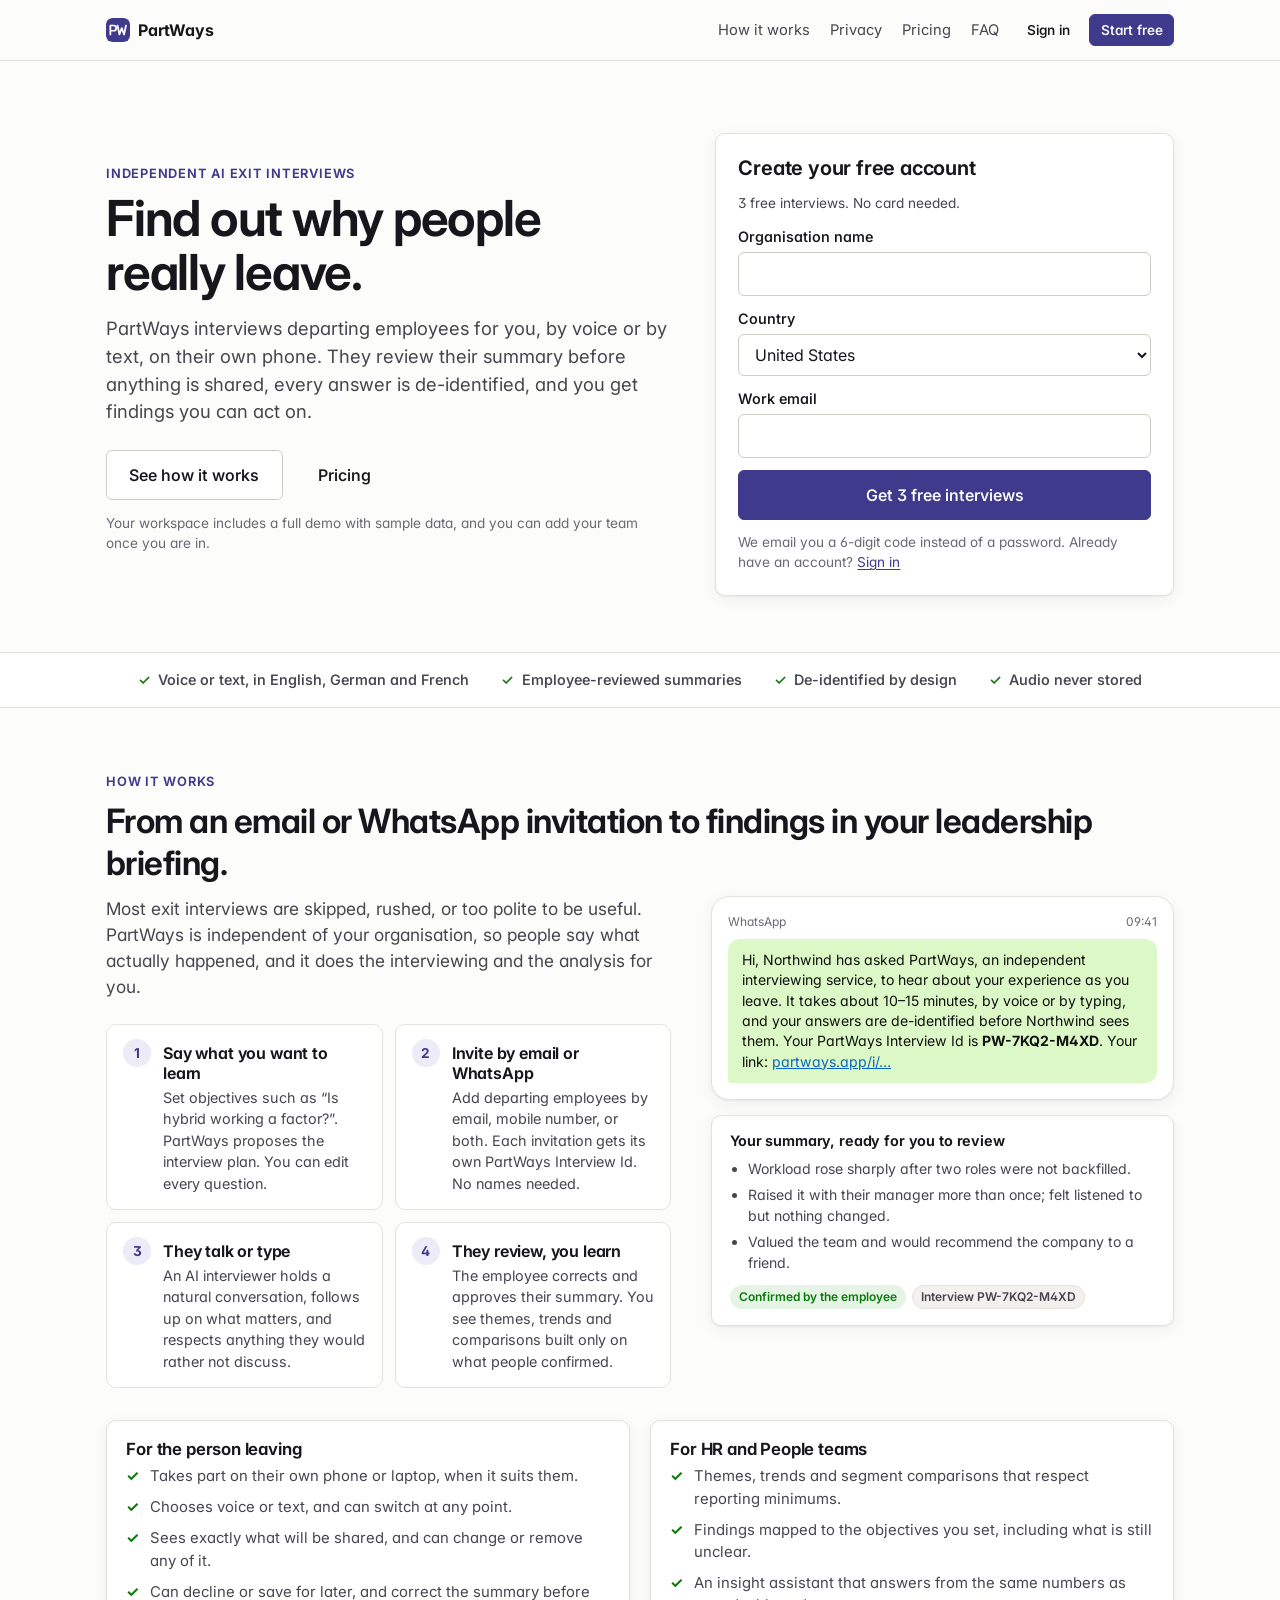
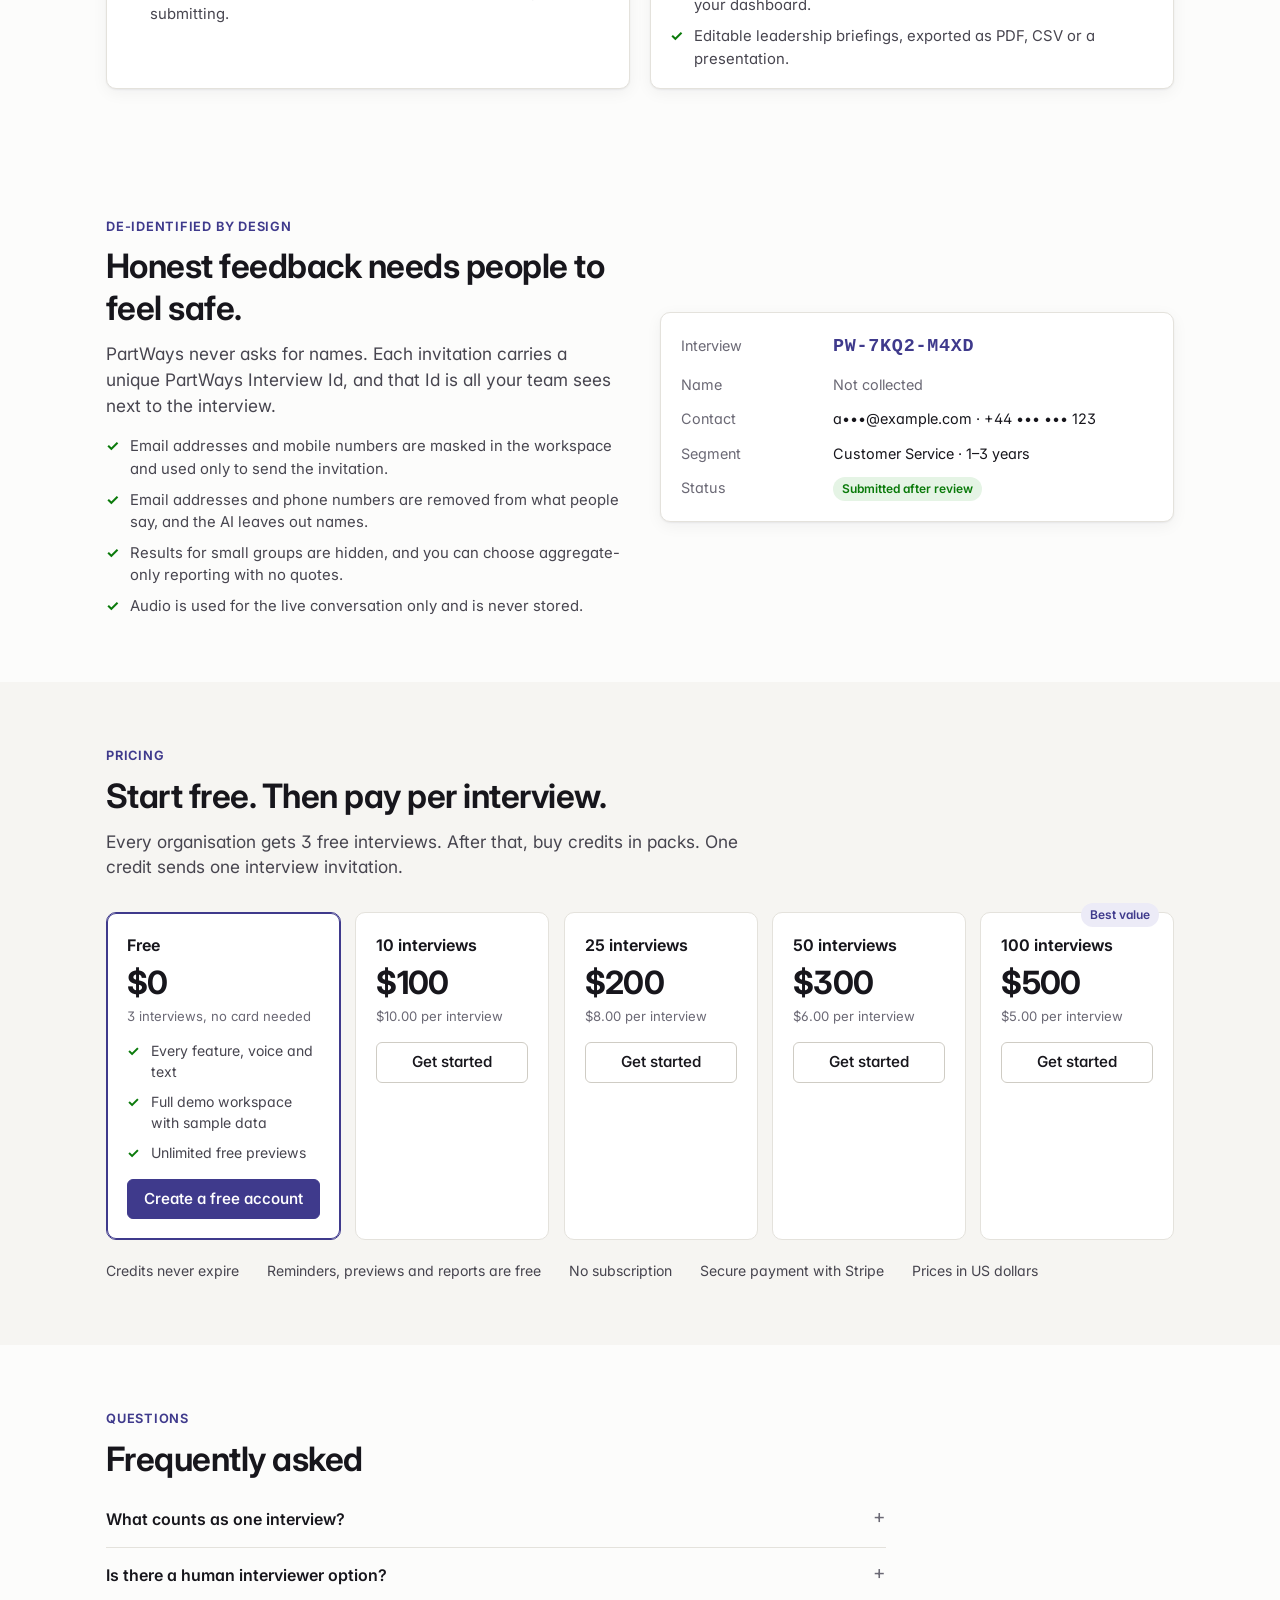
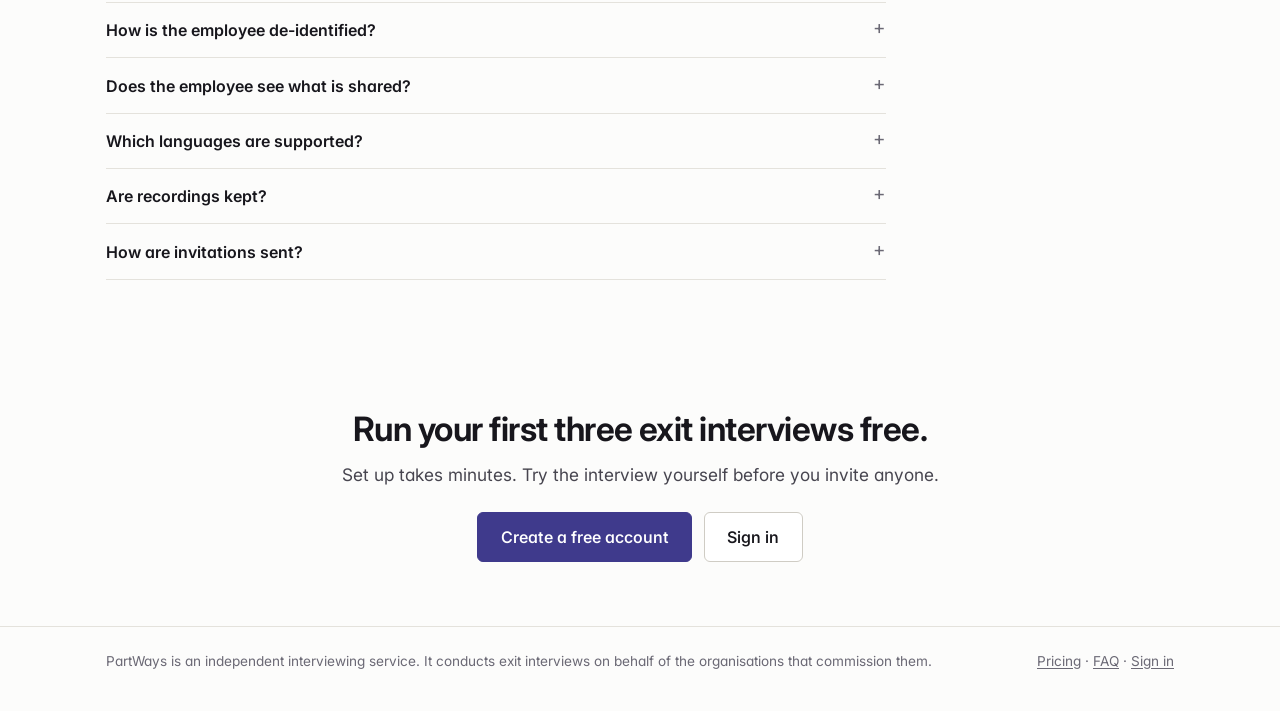
==== index.html @ b79d928b "Logo: PW mark instead of P The favicon and the mark beside the PartWays name are now one SVG with PW" ====
<!doctype html>
<html lang="en">
<head>
  <meta charset="utf-8">
  <meta name="viewport" content="width=device-width, initial-scale=1">
  <title>PartWays · Independent AI exit interviews</title>
  <meta name="description" content="Independent exit interviews by voice or text. Departing employees review their own summary, every answer is de-identified, and HR gets findings it can act on. Start with 3 free interviews.">
  <link rel="preconnect" href="https://fonts.googleapis.com">
  <link rel="stylesheet" href="https://fonts.googleapis.com/css2?family=Inter:wght@400;500;600;700&display=swap">
  <link rel="stylesheet" href="/css/base.css">
  <link rel="icon" href="/favicon.svg" type="image/svg+xml">
  <style>
    body { background: var(--surface); }
    .wrap { max-width: 1100px; margin: 0 auto; padding: 0 16px; }
    .site-head { position: sticky; top: 0; z-index: 5; background: color-mix(in srgb, var(--surface) 92%, transparent); backdrop-filter: blur(8px); border-bottom: 1px solid var(--line); }
    .site-head .wrap { display: flex; align-items: center; gap: 1rem; min-height: 60px; }
    .site-head nav { display: flex; gap: 1.25rem; margin-left: auto; font-size: .92rem; }
    .site-head nav a { color: var(--ink-2); text-decoration: none; }
    .site-head nav a:hover { color: var(--ink); }
    .head-cta { display: flex; gap: .5rem; }
    @media (max-width: 760px) { .site-head nav { display: none; } .head-cta { margin-left: auto; } }

    section { padding: 4rem 0; }
    .eyebrow { font-size: .8rem; font-weight: 650; letter-spacing: .06em; text-transform: uppercase; color: var(--accent); margin: 0 0 .6rem; }
    h2.big { font-size: clamp(1.5rem, 3.6vw, 2.1rem); letter-spacing: -.015em; margin: 0 0 .75rem; }
    .lede { font-size: 1.08rem; color: var(--ink-2); max-width: 680px; }

    .hero { display: grid; grid-template-columns: 1.1fr .9fr; gap: 3rem; align-items: center; padding: 4.5rem 0 3.5rem; }
    .hero h1 { font-size: clamp(2rem, 5.2vw, 3.1rem); line-height: 1.08; letter-spacing: -.025em; margin: 0 0 1rem; }
    .hero p.sub { font-size: 1.15rem; color: var(--ink-2); margin: 0 0 1.5rem; }
    .hero .fine { margin-top: .8rem; font-size: .85rem; color: var(--muted); }
    @media (max-width: 880px) { .hero { grid-template-columns: 1fr; gap: 2rem; padding-top: 3rem; } }

    .mock { display: grid; gap: .9rem; }
    .signup { padding: 1.4rem; box-shadow: var(--shadow); }
    .signup .field { margin: 0; }
    .how-intro { display: grid; grid-template-columns: 1.1fr .9fr; gap: 2.5rem; align-items: start; }
    @media (max-width: 880px) { .how-intro { grid-template-columns: 1fr; } }
    #signup { scroll-margin-top: 80px; }
    .phone { background: var(--panel); border: 1px solid var(--line); border-radius: 18px; padding: 1rem; box-shadow: var(--shadow); }
    .phone .from { font-size: .75rem; color: var(--muted); margin-bottom: .45rem; display: flex; justify-content: space-between; }
    .bubble { background: #dcf8c6; color: #111; border-radius: 12px 12px 12px 4px; padding: .7rem .85rem; font-size: .88rem; line-height: 1.45; }
    :root[data-theme="dark"] .bubble { background: #1f3b2d; color: #e8f5ec; }
    @media (prefers-color-scheme: dark) { :root:not([data-theme="light"]) .bubble { background: #1f3b2d; color: #e8f5ec; } }
    .bubble .link { color: #0a66c2; text-decoration: underline; }
    .summary { background: var(--panel); border: 1px solid var(--line); border-radius: var(--radius); padding: 1rem 1.1rem; box-shadow: var(--shadow); }
    .summary h4 { margin: 0 0 .5rem; font-size: .9rem; }
    .summary ul { margin: 0; padding-left: 1.1rem; font-size: .88rem; color: var(--ink-2); display: grid; gap: .3rem; }
    .summary .foot { display: flex; gap: .4rem; flex-wrap: wrap; margin-top: .75rem; }

    .strip { border-top: 1px solid var(--line); border-bottom: 1px solid var(--line); background: var(--panel); padding: 1rem 0; }
    .strip ul { list-style: none; margin: 0; padding: 0; display: flex; flex-wrap: wrap; gap: .6rem 2rem; justify-content: center; font-size: .9rem; color: var(--ink-2); font-weight: 550; }
    .strip li::before { content: "✓"; color: var(--good); margin-right: .45rem; }

    /* The four steps sit beside the WhatsApp example, so both columns fill the same height. */
    .steps4 { display: grid; grid-template-columns: 1fr 1fr; gap: .75rem; counter-reset: s; list-style: none; padding: 0; margin: 1.5rem 0 0; }
    @media (max-width: 560px) { .steps4 { grid-template-columns: 1fr; } }
    .steps4 li { display: grid; grid-template-columns: 28px 1fr; grid-template-rows: auto 1fr; column-gap: .75rem; align-items: start; background: var(--panel); border: 1px solid var(--line); border-radius: var(--radius); padding: .9rem 1rem; counter-increment: s; }
    .steps4 li::before { content: counter(s); grid-row: span 2; display: inline-grid; place-items: center; width: 28px; height: 28px; border-radius: 50%; background: var(--accent-soft); color: var(--accent); font-weight: 700; font-size: .85rem; }
    .steps4 h3 { font-size: 1rem; margin: .2rem 0 .25rem; }
    .steps4 p { margin: 0; font-size: .9rem; color: var(--ink-2); }

    .two { display: grid; grid-template-columns: 1fr 1fr; gap: 1.25rem; margin-top: 2rem; }
    @media (max-width: 760px) { .two { grid-template-columns: 1fr; } }
    .two .card h3 { margin-top: 0; }
    .ticks { list-style: none; padding: 0; margin: 0; display: grid; gap: .55rem; font-size: .93rem; color: var(--ink-2); }
    .ticks li { padding-left: 1.5rem; position: relative; }
    .ticks li::before { content: "✓"; position: absolute; left: 0; color: var(--good); font-weight: 700; }

    .privacy { display: grid; grid-template-columns: 1fr 1fr; gap: 2.5rem; align-items: center; }
    @media (max-width: 880px) { .privacy { grid-template-columns: 1fr; } }
    .idcard { background: var(--panel); border: 1px solid var(--line); border-radius: var(--radius); padding: 1.25rem; box-shadow: var(--shadow); display: grid; gap: .8rem; }
    .idrow { display: grid; grid-template-columns: 9rem 1fr; gap: .5rem; font-size: .9rem; align-items: baseline; }
    .idrow dt { color: var(--muted); }
    .idrow dd { margin: 0; }
    .pwid { font-family: ui-monospace, SFMono-Regular, Menlo, Consolas, monospace; font-weight: 700; font-size: 1.15rem; letter-spacing: .04em; color: var(--accent); }
    .struck { color: var(--muted); }

    .pricing { background: var(--bg); }
    .plans { display: grid; grid-template-columns: 1.15fr repeat(4, 1fr); gap: .9rem; margin-top: 2rem; }
    @media (max-width: 1000px) { .plans { grid-template-columns: repeat(2, 1fr); } .plans .free { grid-column: 1 / -1; } }
    @media (max-width: 480px) { .plans { grid-template-columns: 1fr; } }
    .plan { background: var(--panel); border: 1px solid var(--line); border-radius: var(--radius); padding: 1.25rem; display: grid; gap: .45rem; align-content: start; position: relative; }
    .plan.free { border-color: var(--accent); box-shadow: 0 0 0 1px var(--accent) inset; }
    .plan .name { font-weight: 650; }
    .plan .price { font-size: 2rem; font-weight: 700; letter-spacing: -.02em; line-height: 1.1; }
    .plan .per { font-size: .82rem; color: var(--muted); }
    .plan .btn { margin-top: .5rem; justify-content: center; }
    .plan .tag { position: absolute; top: -.65rem; right: .9rem; }
    .price-notes { margin-top: 1.25rem; display: flex; flex-wrap: wrap; gap: .5rem 1.75rem; font-size: .88rem; color: var(--ink-2); }

    .faq { max-width: 780px; }
    .faq details { border-bottom: 1px solid var(--line); padding: .95rem 0; }
    .faq summary { cursor: pointer; font-weight: 600; list-style: none; display: flex; justify-content: space-between; gap: 1rem; }
    .faq summary::after { content: "+"; color: var(--muted); font-weight: 400; font-size: 1.2rem; line-height: 1; }
    .faq details[open] summary::after { content: "–"; }
    .faq details p { margin: .6rem 0 0; color: var(--ink-2); font-size: .95rem; }

    .final { text-align: center; }
    .final .row { justify-content: center; }
    footer { border-top: 1px solid var(--line); padding: 1.5rem 0 2.5rem; font-size: .85rem; color: var(--muted); }
    footer .wrap { display: flex; flex-wrap: wrap; justify-content: space-between; gap: 1rem; }
    footer a { color: var(--muted); }
  </style>
</head>
<body>
  <a class="sr-only" href="#main">Skip to content</a>
  <header class="site-head">
    <div class="wrap">
      <a class="pw-mark" href="/"><span class="dot" aria-hidden="true">PW</span>PartWays</a>
      <nav aria-label="Site">
        <a href="#how">How it works</a>
        <a href="#privacy">Privacy</a>
        <a href="#pricing">Pricing</a>
        <a href="#faq">FAQ</a>
      </nav>
      <div class="head-cta">
        <a class="btn sm ghost" href="/hr/">Sign in</a>
        <a class="btn sm primary" href="#signup">Start free</a>
      </div>
    </div>
  </header>

  <main id="main">
    <div class="wrap">
      <section class="hero">
        <div>
          <p class="eyebrow">Independent AI exit interviews</p>
          <h1>Find out why people really leave.</h1>
          <p class="sub">PartWays interviews departing employees for you, by voice or by text, on their own phone. They review their summary before anything is shared, every answer is de-identified, and you get findings you can act on.</p>
          <div class="row">
            <a class="btn lg" href="#how">See how it works</a>
            <a class="btn lg ghost" href="#pricing">Pricing</a>
          </div>
          <p class="fine">Your workspace includes a full demo with sample data, and you can add your team once you are in.</p>
        </div>
        <div class="card signup" id="signup">
          <form id="su-form" class="stack" novalidate>
            <h2 style="margin:0">Create your free account</h2>
            <p class="small ink2" style="margin:0">3 free interviews. No card needed.</p>
            <div class="field"><label for="su-org">Organisation name</label><input id="su-org" type="text" autocomplete="organization" required maxlength="120"></div>
            <div class="field"><label for="su-country">Country</label><select id="su-country" required><option value="">Choose…</option></select></div>
            <div class="field"><label for="su-email">Work email</label><input id="su-email" type="email" autocomplete="email" required></div>
            <div id="su-err" class="notice bad" role="alert" hidden></div>
            <button class="btn primary lg" type="submit">Get 3 free interviews</button>
            <p class="small muted" style="margin:0">We email you a 6-digit code instead of a password. Already have an account? <a href="/hr/">Sign in</a></p>
          </form>
          <form id="su-code" class="stack" hidden novalidate>
            <h2 style="margin:0">Check your email</h2>
            <div class="field"><label for="su-otp">6-digit code</label><span class="hint" id="su-sent"></span><input id="su-otp" class="otp" type="text" inputmode="numeric" autocomplete="one-time-code" maxlength="6" required></div>
            <div id="su-err2" class="notice bad" role="alert" hidden></div>
            <div id="su-dev" class="notice demo" hidden></div>
            <div class="row"><button class="btn primary lg" type="submit">Create workspace</button><button class="btn ghost" type="button" id="su-back">Change details</button></div>
          </form>
        </div>
      </section>
    </div>

    <div class="strip">
      <div class="wrap">
        <ul>
          <li>Voice or text, in English, German and French</li>
          <li>Employee-reviewed summaries</li>
          <li>De-identified by design</li>
          <li>Audio never stored</li>
        </ul>
      </div>
    </div>

    <div class="wrap">
      <section id="how" aria-labelledby="how-h">
        <p class="eyebrow">How it works</p>
        <h2 class="big" id="how-h">From an email or WhatsApp invitation to findings in your leadership briefing.</h2>
        <div class="how-intro">
        <div>
        <p class="lede">Most exit interviews are skipped, rushed, or too polite to be useful. PartWays is independent of your organisation, so people say what actually happened, and it does the interviewing and the analysis for you.</p>
        <ol class="steps4">
          <li><h3>Say what you want to learn</h3><p>Set objectives such as “Is hybrid working a factor?”. PartWays proposes the interview plan. You can edit every question.</p></li>
          <li><h3>Invite by email or WhatsApp</h3><p>Add departing employees by email, mobile number, or both. Each invitation gets its own PartWays Interview Id. No names needed.</p></li>
          <li><h3>They talk or type</h3><p>An AI interviewer holds a natural conversation, follows up on what matters, and respects anything they would rather not discuss.</p></li>
          <li><h3>They review, you learn</h3><p>The employee corrects and approves their summary. You see themes, trends and comparisons built only on what people confirmed.</p></li>
        </ol>
        </div>
        <div class="mock how-mock" aria-hidden="true">
          <div class="phone">
            <div class="from"><span>WhatsApp</span><span>09:41</span></div>
            <div class="bubble">Hi, Northwind has asked PartWays, an independent interviewing service, to hear about your experience as you leave. It takes about 10–15 minutes, by voice or by typing, and your answers are de-identified before Northwind sees them. Your PartWays Interview Id is <strong>PW-7KQ2-M4XD</strong>. Your link: <span class="link">partways.app/i/…</span></div>
          </div>
          <div class="summary">
            <h4>Your summary, ready for you to review</h4>
            <ul>
              <li>Workload rose sharply after two roles were not backfilled.</li>
              <li>Raised it with their manager more than once; felt listened to but nothing changed.</li>
              <li>Valued the team and would recommend the company to a friend.</li>
            </ul>
            <div class="foot"><span class="badge good">Confirmed by the employee</span><span class="badge">Interview PW-7KQ2-M4XD</span></div>
          </div>
        </div>
        </div>

        <div class="two">
          <div class="card">
            <h3>For the person leaving</h3>
            <ul class="ticks">
              <li>Takes part on their own phone or laptop, when it suits them.</li>
              <li>Chooses voice or text, and can switch at any point.</li>
              <li>Sees exactly what will be shared, and can change or remove any of it.</li>
              <li>Can decline or save for later, and correct the summary before submitting.</li>
            </ul>
          </div>
          <div class="card">
            <h3>For HR and People teams</h3>
            <ul class="ticks">
              <li>Themes, trends and segment comparisons that respect reporting minimums.</li>
              <li>Findings mapped to the objectives you set, including what is still unclear.</li>
              <li>An insight assistant that answers from the same numbers as your dashboard.</li>
              <li>Editable leadership briefings, exported as PDF, CSV or a presentation.</li>
            </ul>
          </div>
        </div>
      </section>

      <section id="privacy" aria-labelledby="privacy-h">
        <div class="privacy">
          <div>
            <p class="eyebrow">De-identified by design</p>
            <h2 class="big" id="privacy-h">Honest feedback needs people to feel safe.</h2>
            <p class="lede">PartWays never asks for names. Each invitation carries a unique PartWays Interview Id, and that Id is all your team sees next to the interview.</p>
            <ul class="ticks" style="margin-top:1rem">
              <li>Email addresses and mobile numbers are masked in the workspace and used only to send the invitation.</li>
              <li>Email addresses and phone numbers are removed from what people say, and the AI leaves out names.</li>
              <li>Results for small groups are hidden, and you can choose aggregate-only reporting with no quotes.</li>
              <li>Audio is used for the live conversation only and is never stored.</li>
            </ul>
          </div>
          <dl class="idcard" aria-label="What the HR workspace shows">
            <div class="idrow"><dt>Interview</dt><dd class="pwid">PW-7KQ2-M4XD</dd></div>
            <div class="idrow"><dt>Name</dt><dd class="struck">Not collected</dd></div>
            <div class="idrow"><dt>Contact</dt><dd>a•••@example.com · +44 ••• ••• 123</dd></div>
            <div class="idrow"><dt>Segment</dt><dd>Customer Service · 1–3 years</dd></div>
            <div class="idrow"><dt>Status</dt><dd><span class="badge good">Submitted after review</span></dd></div>
          </dl>
        </div>
      </section>
    </div>

    <section id="pricing" class="pricing" aria-labelledby="pricing-h">
      <div class="wrap">
        <p class="eyebrow">Pricing</p>
        <h2 class="big" id="pricing-h">Start free. Then pay per interview.</h2>
        <p class="lede">Every organisation gets 3 free interviews. After that, buy credits in packs. One credit sends one interview invitation.</p>
        <div class="plans">
          <div class="plan free">
            <span class="name">Free</span>
            <span class="price">$0</span>
            <span class="per">3 interviews, no card needed</span>
            <ul class="ticks" style="font-size:.88rem;margin-top:.4rem">
              <li>Every feature, voice and text</li>
              <li>Full demo workspace with sample data</li>
              <li>Unlimited free previews</li>
            </ul>
            <a class="btn primary" href="#signup">Create a free account</a>
          </div>
          <div class="plan">
            <span class="name">10 interviews</span>
            <span class="price">$100</span>
            <span class="per">$10.00 per interview</span>
            <a class="btn" href="#signup">Get started</a>
          </div>
          <div class="plan">
            <span class="name">25 interviews</span>
            <span class="price">$200</span>
            <span class="per">$8.00 per interview</span>
            <a class="btn" href="#signup">Get started</a>
          </div>
          <div class="plan">
            <span class="name">50 interviews</span>
            <span class="price">$300</span>
            <span class="per">$6.00 per interview</span>
            <a class="btn" href="#signup">Get started</a>
          </div>
          <div class="plan">
            <span class="tag badge accent">Best value</span>
            <span class="name">100 interviews</span>
            <span class="price">$500</span>
            <span class="per">$5.00 per interview</span>
            <a class="btn" href="#signup">Get started</a>
          </div>
        </div>
        <div class="price-notes">
          <span>Credits never expire</span>
          <span>Reminders, previews and reports are free</span>
          <span>No subscription</span>
          <span>Secure payment with Stripe</span>
          <span>Prices in US dollars</span>
        </div>
      </div>
    </section>

    <div class="wrap">
      <section id="faq" class="faq" aria-labelledby="faq-h">
        <p class="eyebrow">Questions</p>
        <h2 class="big" id="faq-h">Frequently asked</h2>
        <details><summary>What counts as one interview?</summary><p>One credit is used when you send an invitation. If the person declines or never responds, the credit is still used, because the invitation was sent. Reminders to the same person are free, and so are previews you take yourself.</p></details>
        <details><summary>Is there a human interviewer option?</summary><p>No. PartWays is an AI interviewer, by voice or by text. That keeps it independent and available whenever the person is, in their own language.</p></details>
        <details><summary>How is the employee de-identified?</summary><p>You add people by email address, mobile number, or both; we do not ask for names. Each invitation has a unique PartWays Interview Id, and the workspace shows that Id with masked contact details. Email addresses and phone numbers are removed from what people say, and the AI is instructed to leave out names.</p></details>
        <details><summary>Does the employee see what is shared?</summary><p>Yes. After the conversation they see a summary, can correct, remove or add to any point, confirm their reasons for leaving, and choose whether to submit. Nothing is shared until they do.</p></details>
        <details><summary>Which languages are supported?</summary><p>Interviews run in English, German and French. Findings are reported in English with the original wording available where your reporting rules allow quotes.</p></details>
        <details><summary>Are recordings kept?</summary><p>No. Audio is processed live to run the conversation and is not stored. The written transcript and the approved summary are kept.</p></details>
        <details><summary>How are invitations sent?</summary><p>By email, by WhatsApp, or both: each invitation and reminder goes to every channel you provide for that person, for one credit. You can preview every message before it goes, and edit the wording per programme.</p></details>
      </section>

      <section class="final" aria-labelledby="final-h">
        <h2 class="big" id="final-h">Run your first three exit interviews free.</h2>
        <p class="lede" style="margin:0 auto 1.5rem">Set up takes minutes. Try the interview yourself before you invite anyone.</p>
        <div class="row"><a class="btn primary lg" href="#signup">Create a free account</a><a class="btn lg" href="/hr/">Sign in</a></div>
      </section>
    </div>
  </main>

  <footer>
    <div class="wrap">
      <span>PartWays is an independent interviewing service. It conducts exit interviews on behalf of the organisations that commission them.</span>
      <span><a href="#pricing">Pricing</a> · <a href="#faq">FAQ</a> · <a href="/hr/">Sign in</a></span>
    </div>
  </footer>
  <script type="module">
    import { countryOptions, guessCountry, locateCountry } from '/js/countries.js';
    // Silence an interviewer still talking from an interview page left in this tab.
    try { speechSynthesis.cancel(); } catch { /* unsupported */ }
    const $ = (id) => document.getElementById(id);
    const sel = $('su-country');
    const guess = guessCountry();
    for (const [code, name] of countryOptions()) sel.add(new Option(name, code, false, code === guess));
    // Where the visitor is beats the browser's language; a choice they made beats both.
    let countryTouched = false;
    sel.addEventListener('change', () => { countryTouched = true; });
    locateCountry().then((c) => { if (c && !countryTouched) sel.value = c; });
    const post = async (path, body) => {
      const res = await fetch(path, { method: 'POST', headers: { 'content-type': 'application/json' }, body: JSON.stringify(body) });
      const data = await res.json().catch(() => ({}));
      if (!res.ok) throw Object.assign(new Error(data.error || 'Something went wrong. Please try again.'), { status: res.status });
      return data;
    };
    const showErr = (el, msg, link) => { el.hidden = !msg; el.replaceChildren(msg || ''); if (link) el.append(' ', link); };
    let details = null, session = null;
    $('su-form').addEventListener('submit', async (e) => {
      e.preventDefault();
      const d = { orgName: $('su-org').value.trim(), country: sel.value, email: $('su-email').value.trim() };
      if (!d.orgName) return showErr($('su-err'), 'Enter your organisation name.');
      if (!d.country) return showErr($('su-err'), 'Choose your country.');
      if (!/^[^@\s]+@[^@\s]+\.[^@\s]+$/.test(d.email)) return showErr($('su-err'), 'Enter a valid work email address.');
      const btn = e.submitter; btn.disabled = true;
      try {
        const r = await post('/api/auth/signup', d);
        details = d; session = r.session;
        showErr($('su-err'), '');
        $('su-sent').textContent = `Sent to ${d.email}. It expires in 10 minutes.`;
        $('su-dev').hidden = !r.devCode; $('su-dev').textContent = r.devCode ? `Local development: your code is ${r.devCode}` : '';
        $('su-form').hidden = true; $('su-code').hidden = false; $('su-otp').focus();
      } catch (err) {
        const a = Object.assign(document.createElement('a'), { href: '/hr/', textContent: 'Sign in' });
        showErr($('su-err'), err.message, err.status === 409 ? a : null);
      } finally { btn.disabled = false; }
    });
    $('su-back').addEventListener('click', () => { $('su-code').hidden = true; $('su-form').hidden = false; });
    $('su-code').addEventListener('submit', async (e) => {
      e.preventDefault();
      const code = $('su-otp').value.replace(/\D/g, '');
      if (code.length !== 6) return showErr($('su-err2'), 'Enter the 6-digit code from the email.');
      const btn = e.submitter; btn.disabled = true;
      try {
        const r = await post('/api/auth/verify', { email: details.email, code, session });
        if (r.retry) { session = r.session; showErr($('su-err2'), r.error); return; }
        localStorage.setItem('pw.hr.token', JSON.stringify(r.token));
        localStorage.setItem('pw.hr.email', JSON.stringify(r.email));
        localStorage.setItem('pw.hr.ws', JSON.stringify('own'));
        location.href = '/hr/#/';
      } catch (err) { showErr($('su-err2'), err.message); } finally { btn.disabled = false; }
    });
  </script>
</body>
</html>
---- css/base.css ----
/* PartWays design tokens and components. Plain CSS, light and dark. */
:root {
  color-scheme: light;
  --bg: #f6f5f2;
  --surface: #fcfcfb;
  --panel: #ffffff;
  --panel-2: #f2f1ee;
  --line: #e4e2dc;
  --line-strong: #cfccc4;
  --ink: #17161c;
  --ink-2: #47454f;
  --muted: #6b6975;
  --accent: #3f3a8c;
  --accent-ink: #ffffff;
  --accent-soft: #ecebf7;
  --brand: #0f766e;
  --focus: #2a78d6;
  --good: #0a7a0a;
  --good-soft: #e5f4e5;
  --warn: #8a5a00;
  --warn-soft: #fdf3dc;
  --bad: #b42323;
  --bad-soft: #fbe9e9;
  --info-soft: #e8f0fb;
  --demo: #9a3412;
  --demo-soft: #fff1e6;
  --series-1: #2a78d6;
  --series-2: #eb6834;
  --series-pos: #2a78d6;
  --series-neg: #e34948;
  --series-mixed: #6250d6;
  --series-neutral: #b5b3ad;
  --track: #ecebe7;
  --shadow: 0 1px 2px rgba(20, 18, 30, .06), 0 4px 16px rgba(20, 18, 30, .05);
  --radius: 10px;
  --radius-sm: 6px;
  --font: "Inter", system-ui, -apple-system, "Segoe UI", Roboto, sans-serif;
  --text-scale: 1;
}
@media (prefers-color-scheme: dark) {
  :root:not([data-theme="light"]) {
    color-scheme: dark;
    --bg: #121215; --surface: #1a1a19; --panel: #1f1f23; --panel-2: #26262b; --line: #34343a; --line-strong: #46464e;
    --ink: #f0efec; --ink-2: #d2d0cb; --muted: #a3a19b; --accent: #9d97f0; --accent-ink: #121215; --accent-soft: #2a2850;
    --focus: #6da7ec; --good: #5fc95f; --good-soft: #1c2e1c; --warn: #f0c060; --warn-soft: #33290f; --bad: #f08080; --bad-soft: #3a1d1d;
    --info-soft: #1c2738; --demo: #f6a26b; --demo-soft: #36231a;
    --series-1: #3987e5; --series-2: #d95926; --series-pos: #3987e5; --series-neg: #e66767; --series-mixed: #9085e9; --series-neutral: #5f5e59; --track: #2c2c31;
    --shadow: 0 1px 2px rgba(0, 0, 0, .4);
  }
}
:root[data-theme="dark"] {
  color-scheme: dark;
  --bg: #121215; --surface: #1a1a19; --panel: #1f1f23; --panel-2: #26262b; --line: #34343a; --line-strong: #46464e;
  --ink: #f0efec; --ink-2: #d2d0cb; --muted: #a3a19b; --accent: #9d97f0; --accent-ink: #121215; --accent-soft: #2a2850;
  --focus: #6da7ec; --good: #5fc95f; --good-soft: #1c2e1c; --warn: #f0c060; --warn-soft: #33290f; --bad: #f08080; --bad-soft: #3a1d1d;
  --info-soft: #1c2738; --demo: #f6a26b; --demo-soft: #36231a;
  --series-1: #3987e5; --series-2: #d95926; --series-pos: #3987e5; --series-neg: #e66767; --series-mixed: #9085e9; --series-neutral: #5f5e59; --track: #2c2c31;
  --shadow: 0 1px 2px rgba(0, 0, 0, .4);
}

*, *::before, *::after { box-sizing: border-box; }
html { font-size: calc(16px * var(--text-scale)); -webkit-text-size-adjust: 100%; }
body { margin: 0; font-family: var(--font); color: var(--ink); background: var(--bg); line-height: 1.5; font-feature-settings: "cv11", "ss01"; }
h1, h2, h3, h4 { line-height: 1.25; margin: 0 0 .5rem; font-weight: 650; letter-spacing: -.01em; }
h1 { font-size: 1.6rem; } h2 { font-size: 1.25rem; } h3 { font-size: 1.05rem; } h4 { font-size: .95rem; }
p { margin: 0 0 .75rem; }
a { color: var(--accent); text-underline-offset: 2px; }
small, .small { font-size: .85rem; }
.muted { color: var(--muted); }
.ink2 { color: var(--ink-2); }
.num { font-variant-numeric: tabular-nums; }
:focus-visible { outline: 3px solid var(--focus); outline-offset: 2px; border-radius: 4px; }
.sr-only { position: absolute; width: 1px; height: 1px; padding: 0; margin: -1px; overflow: hidden; clip: rect(0 0 0 0); white-space: nowrap; border: 0; }
.skip { position: absolute; left: -999px; top: 8px; background: var(--panel); padding: 8px 12px; z-index: 100; }
.skip:focus { left: 8px; }
@media (prefers-reduced-motion: reduce) { *, *::before, *::after { animation-duration: .01ms !important; transition-duration: .01ms !important; } }

/* Buttons */
.btn { display: inline-flex; align-items: center; justify-content: center; gap: .45rem; min-height: 40px; padding: .5rem 1rem; border-radius: var(--radius-sm);
  border: 1px solid var(--line-strong); background: var(--panel); color: var(--ink); font: inherit; font-weight: 550; font-size: .95rem; cursor: pointer; text-decoration: none; white-space: nowrap; }
.btn:hover { background: var(--panel-2); }
.btn.primary { background: var(--accent); border-color: var(--accent); color: var(--accent-ink); }
.btn.primary:hover { filter: brightness(1.08); }
.btn.danger { color: var(--bad); border-color: color-mix(in srgb, var(--bad) 40%, var(--line)); }
.btn.ghost { border-color: transparent; background: transparent; }
.btn.ghost:hover { background: var(--panel-2); }
.btn.sm { min-height: 32px; padding: .25rem .65rem; font-size: .85rem; }
.btn.lg { min-height: 48px; padding: .75rem 1.4rem; font-size: 1rem; }
.btn[disabled], .btn[aria-disabled="true"] { opacity: .55; cursor: not-allowed; }
.ico { width: 1.2em; height: 1.2em; flex: none; vertical-align: -0.2em; }
.btn .ico { width: 1.1em; height: 1.1em; }
.linkbtn { background: none; border: 0; padding: 0; color: var(--accent); font: inherit; cursor: pointer; text-decoration: underline; text-underline-offset: 2px; }

/* Forms */
label { font-weight: 550; font-size: .9rem; }
.field { display: grid; gap: .3rem; margin-bottom: .9rem; }
.field .hint { font-size: .82rem; color: var(--muted); font-weight: 400; }
input[type=text], input[type=email], input[type=tel], input[type=date], input[type=number], input[type=search], select, textarea {
  font: inherit; color: var(--ink); background: var(--panel); border: 1px solid var(--line-strong); border-radius: var(--radius-sm); padding: .55rem .7rem; width: 100%; min-height: 40px; }
textarea { min-height: 90px; resize: vertical; line-height: 1.45; }
input:focus, select:focus, textarea:focus { outline: 2px solid var(--focus); outline-offset: 0; border-color: var(--focus); }
.check { display: flex; gap: .55rem; align-items: flex-start; font-weight: 450; }
.check input { margin-top: .25rem; width: 1.05rem; height: 1.05rem; accent-color: var(--accent); }
.otp { letter-spacing: .5em; font-size: 1.4rem; text-align: center; font-variant-numeric: tabular-nums; max-width: 14rem; }

/* Layout */
.row { display: flex; gap: .75rem; align-items: center; flex-wrap: wrap; }
.row.between { justify-content: space-between; }
.row.end { justify-content: flex-end; }
.stack { display: grid; gap: .75rem; }
.grid { display: grid; gap: 1rem; }
.g2 { grid-template-columns: repeat(2, minmax(0, 1fr)); }
.g3 { grid-template-columns: repeat(3, minmax(0, 1fr)); }
.g4 { grid-template-columns: repeat(4, minmax(0, 1fr)); }
@media (max-width: 900px) { .g3, .g4 { grid-template-columns: repeat(2, minmax(0, 1fr)); } }
@media (max-width: 640px) { .g2, .g3, .g4 { grid-template-columns: 1fr; } }
.spacer { flex: 1; }

/* Surfaces */
.card { background: var(--panel); border: 1px solid var(--line); border-radius: var(--radius); padding: 1.1rem 1.2rem; box-shadow: var(--shadow); min-width: 0; }
.card h3 { margin-bottom: .35rem; }
.card.flat { box-shadow: none; }
.card.soft { background: var(--panel-2); box-shadow: none; }
.divider { border: 0; border-top: 1px solid var(--line); margin: 1rem 0; }

/* Badges and notices */
.badge { display: inline-flex; align-items: center; gap: .3rem; font-size: .75rem; font-weight: 600; padding: .12rem .5rem; border-radius: 999px; background: var(--panel-2); color: var(--ink-2); border: 1px solid var(--line); white-space: nowrap; }
.badge.good { background: var(--good-soft); color: var(--good); border-color: transparent; }
.badge.warn { background: var(--warn-soft); color: var(--warn); border-color: transparent; }
.badge.bad { background: var(--bad-soft); color: var(--bad); border-color: transparent; }
.badge.accent { background: var(--accent-soft); color: var(--accent); border-color: transparent; }
.badge.demo { background: var(--demo-soft); color: var(--demo); border-color: transparent; }
.badge.info { background: var(--info-soft); color: var(--ink-2); border-color: transparent; }
.notice { border-radius: var(--radius-sm); padding: .7rem .9rem; background: var(--info-soft); color: var(--ink); font-size: .92rem; display: flex; gap: .6rem; align-items: flex-start; }
.notice.warn { background: var(--warn-soft); }
.notice.bad { background: var(--bad-soft); }
.notice.good { background: var(--good-soft); }
.notice.demo { background: var(--demo-soft); }
.notice .ico { flex: none; margin-top: .15rem; }

/* Tables */
.table-wrap { overflow-x: auto; border: 1px solid var(--line); border-radius: var(--radius-sm); }
table { border-collapse: collapse; width: 100%; font-size: .9rem; }
th, td { text-align: left; padding: .55rem .7rem; border-bottom: 1px solid var(--line); vertical-align: top; }
th { font-weight: 600; color: var(--ink-2); background: var(--panel-2); font-size: .82rem; }
tr:last-child td { border-bottom: 0; }
td.num, th.num { text-align: right; font-variant-numeric: tabular-nums; }
tr.clickable { cursor: pointer; }
tr.clickable:hover td { background: var(--panel-2); }

/* Tabs */
.tabs { display: flex; gap: .25rem; border-bottom: 1px solid var(--line); margin-bottom: 1rem; overflow-x: auto; }
.tabs button, .tabs a { background: none; border: 0; border-bottom: 2px solid transparent; padding: .6rem .8rem; font: inherit; font-weight: 550; color: var(--muted); cursor: pointer; text-decoration: none; white-space: nowrap; }
.tabs [aria-selected="true"] { color: var(--ink); border-bottom-color: var(--accent); }

/* Modal */
dialog { border: 0; border-radius: var(--radius); padding: 0; max-width: min(640px, calc(100vw - 32px)); width: 100%; background: var(--panel); color: var(--ink); box-shadow: 0 20px 60px rgba(0,0,0,.25); }
dialog::backdrop { background: rgba(20, 18, 30, .45); }
dialog .dlg-head { padding: 1rem 1.2rem .4rem; }
dialog .dlg-body { padding: .4rem 1.2rem 1rem; max-height: 70vh; overflow: auto; }
dialog .dlg-foot { padding: .8rem 1.2rem; border-top: 1px solid var(--line); display: flex; gap: .5rem; justify-content: flex-end; flex-wrap: wrap; }
dialog.wide { max-width: min(900px, calc(100vw - 32px)); }

/* Toast */
#toasts { position: fixed; bottom: 16px; left: 50%; transform: translateX(-50%); display: grid; gap: 8px; z-index: 1000; width: min(520px, calc(100vw - 32px)); }
.toast { background: var(--ink); color: var(--bg); padding: .7rem 1rem; border-radius: var(--radius-sm); box-shadow: var(--shadow); font-size: .92rem; display: flex; gap: .6rem; align-items: center; }
.toast.bad { background: var(--bad); color: #fff; }

/* Loading */
.spinner { width: 18px; height: 18px; border: 2px solid var(--line-strong); border-top-color: var(--accent); border-radius: 50%; animation: spin .8s linear infinite; display: inline-block; vertical-align: middle; }
@keyframes spin { to { transform: rotate(360deg); } }
.skeleton { background: linear-gradient(90deg, var(--panel-2), var(--line), var(--panel-2)); background-size: 200% 100%; animation: shimmer 1.4s infinite; border-radius: 6px; min-height: 1rem; }
@keyframes shimmer { to { background-position: -200% 0; } }
.empty { text-align: center; padding: 2rem 1rem; color: var(--muted); }
.empty h3 { color: var(--ink); }

/* Charts (HTML bars) */
.chart { display: grid; gap: .5rem; }
.bar-row { display: grid; grid-template-columns: minmax(120px, 34%) 1fr auto; gap: .6rem; align-items: center; font-size: .88rem; position: relative; }
.bar-row .lbl { color: var(--ink); overflow-wrap: anywhere; }
.bar-row .val { color: var(--ink-2); font-variant-numeric: tabular-nums; min-width: 6.5rem; text-align: right; font-size: .84rem; }
.bar-track { height: 14px; background: var(--track); border-radius: 0 4px 4px 0; position: relative; }
.bar { height: 100%; background: var(--series-1); border-radius: 0 4px 4px 0; min-width: 2px; }
.bar.s2 { background: var(--series-2); }
.bar-pair { display: grid; gap: 2px; }
.bar-pair .bar-track { height: 10px; }
.stackbar { display: flex; height: 14px; gap: 2px; border-radius: 0 4px 4px 0; overflow: hidden; background: var(--track); }
.stackbar > span { display: block; height: 100%; }
.legend { display: flex; gap: 1rem; flex-wrap: wrap; font-size: .82rem; color: var(--ink-2); }
.legend .key { display: inline-block; width: 12px; height: 12px; border-radius: 3px; margin-right: .35rem; vertical-align: -1px; }
.tip { position: fixed; pointer-events: none; background: var(--ink); color: var(--bg); padding: .4rem .6rem; border-radius: 6px; font-size: .8rem; z-index: 2000; max-width: 280px; box-shadow: var(--shadow); }
.unavailable { border: 1px dashed var(--line-strong); border-radius: var(--radius-sm); padding: .9rem; color: var(--ink-2); font-size: .9rem; background: var(--panel-2); }

/* Brand header pieces */
.pw-mark { display: inline-flex; align-items: center; gap: .5rem; font-weight: 700; letter-spacing: -.01em; color: var(--ink); text-decoration: none; }
/* The PartWays "PW" mark: the same SVG as the favicon, so they never differ. */
.pw-mark .dot { width: 24px; height: 24px; flex: 0 0 24px; border-radius: 6px; background: url(/favicon.svg) center / contain no-repeat; color: transparent; font-size: 0; overflow: hidden; }
.org-chip { display: inline-flex; align-items: center; gap: .45rem; font-size: .85rem; color: var(--ink-2); }
.org-chip .sw { width: 10px; height: 10px; border-radius: 3px; background: var(--brand); }

.quote { border-left: 3px solid var(--line-strong); padding: .1rem 0 .1rem .8rem; margin: .4rem 0; }
.quote .kind { font-size: .75rem; color: var(--muted); font-weight: 600; text-transform: uppercase; letter-spacing: .04em; }
.kbd { font-family: ui-monospace, monospace; font-size: .8rem; background: var(--panel-2); border: 1px solid var(--line); border-radius: 4px; padding: 0 .3rem; }

/* Segmented controls and chips */
.seg { display: inline-flex; border: 1px solid var(--line-strong); border-radius: var(--radius-sm); overflow: hidden; flex-wrap: wrap; }
.seg button { border: 0; background: var(--panel); padding: .55rem .9rem; font: inherit; cursor: pointer; color: var(--ink); min-height: 40px; }
.seg button + button { border-left: 1px solid var(--line-strong); }
.seg button[aria-pressed="true"] { background: var(--accent); color: var(--accent-ink); }
.chips { display: flex; flex-wrap: wrap; gap: .45rem; }
.chip { border: 1px solid var(--line-strong); background: var(--panel); border-radius: 999px; padding: .35rem .8rem; font: inherit; font-size: .88rem; cursor: pointer; color: var(--ink); }
.chip[aria-pressed="true"] { background: var(--accent-soft); border-color: var(--accent); color: var(--accent); }

[tabindex="-1"]:focus { outline: none; }
.mono { font-family: ui-monospace, SFMono-Regular, Menlo, Consolas, monospace; letter-spacing: .02em; }
.update-bar { position: fixed; top: 12px; left: 50%; transform: translateX(-50%); z-index: 1100; width: min(640px, calc(100vw - 32px)); display: flex; flex-wrap: wrap; align-items: center; gap: .6rem; background: var(--ink); color: var(--bg); padding: .65rem .8rem .65rem 1rem; border-radius: var(--radius); box-shadow: var(--shadow); font-size: .92rem; }
.update-bar > span { flex: 1 1 220px; }
.update-bar .muted-on-ink { opacity: .75; }
.update-bar .btn.ghost { color: var(--bg); }
[hidden] { display: none !important; }
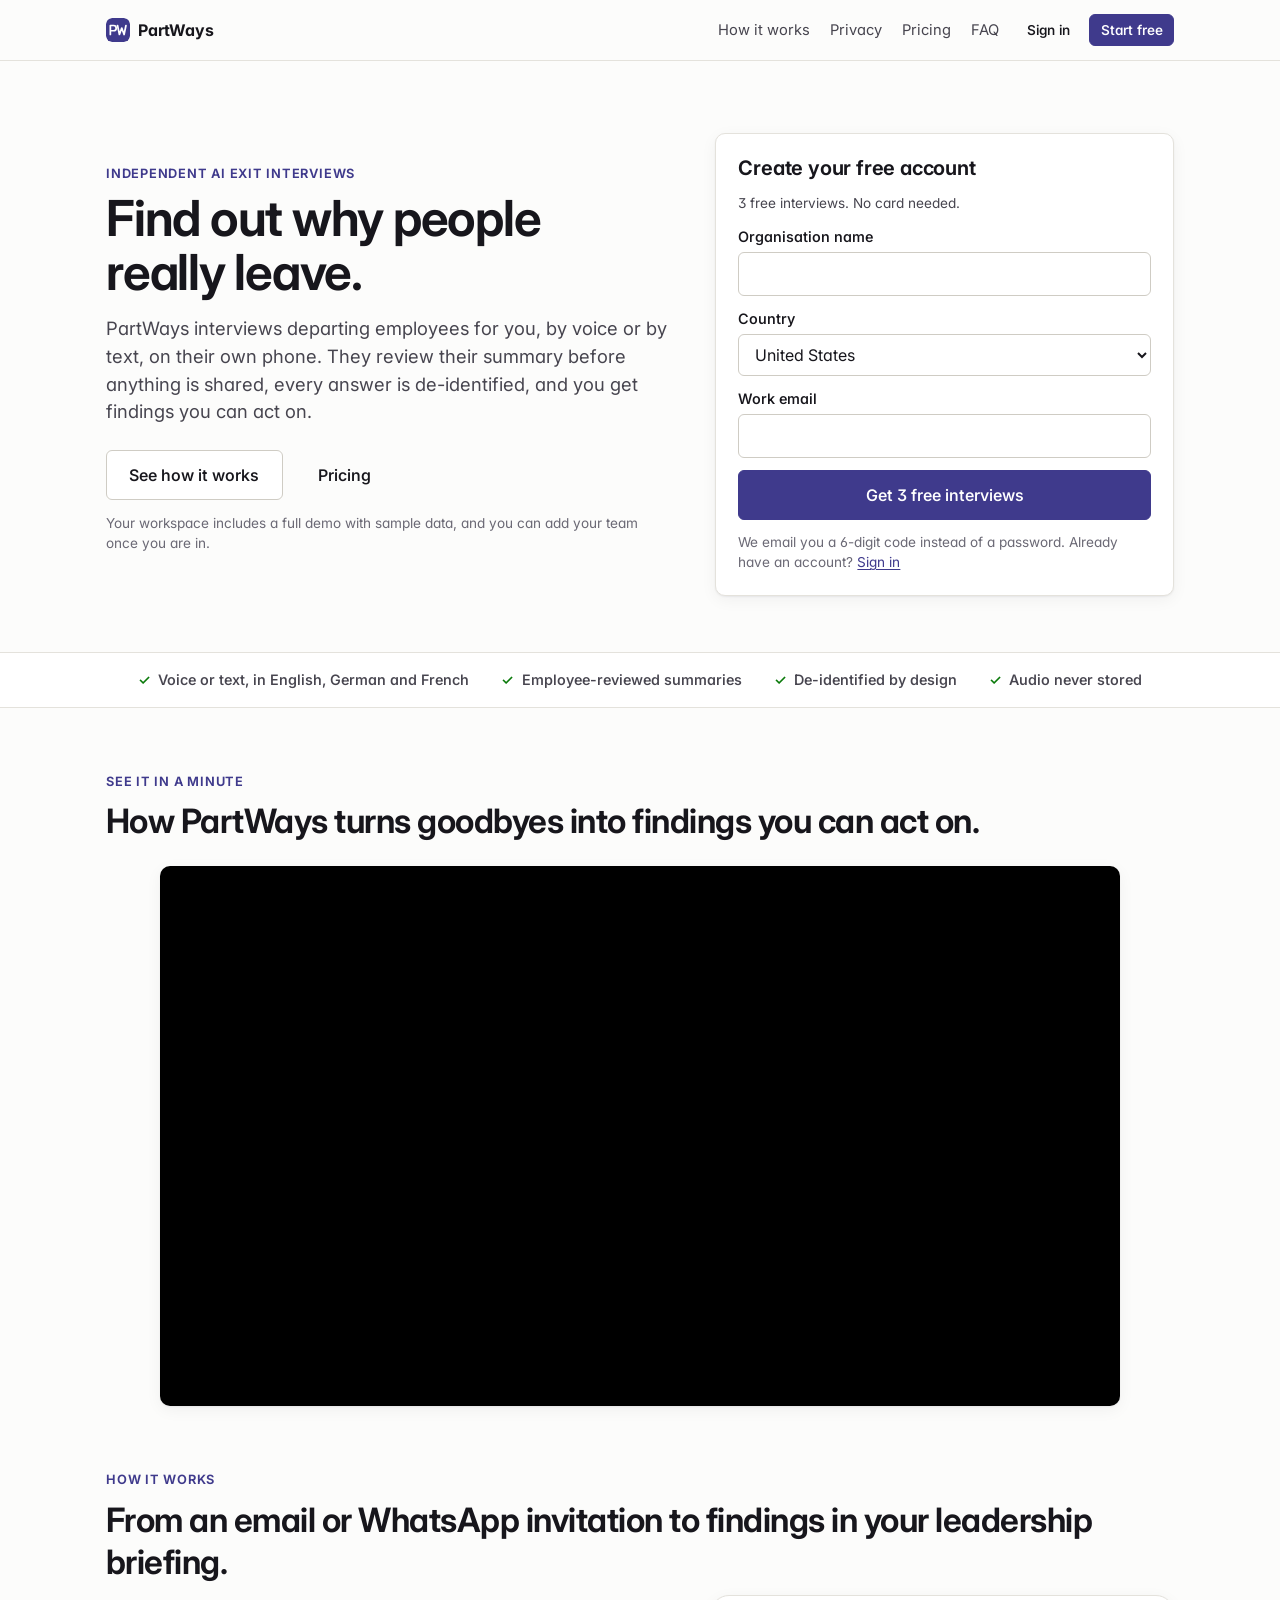
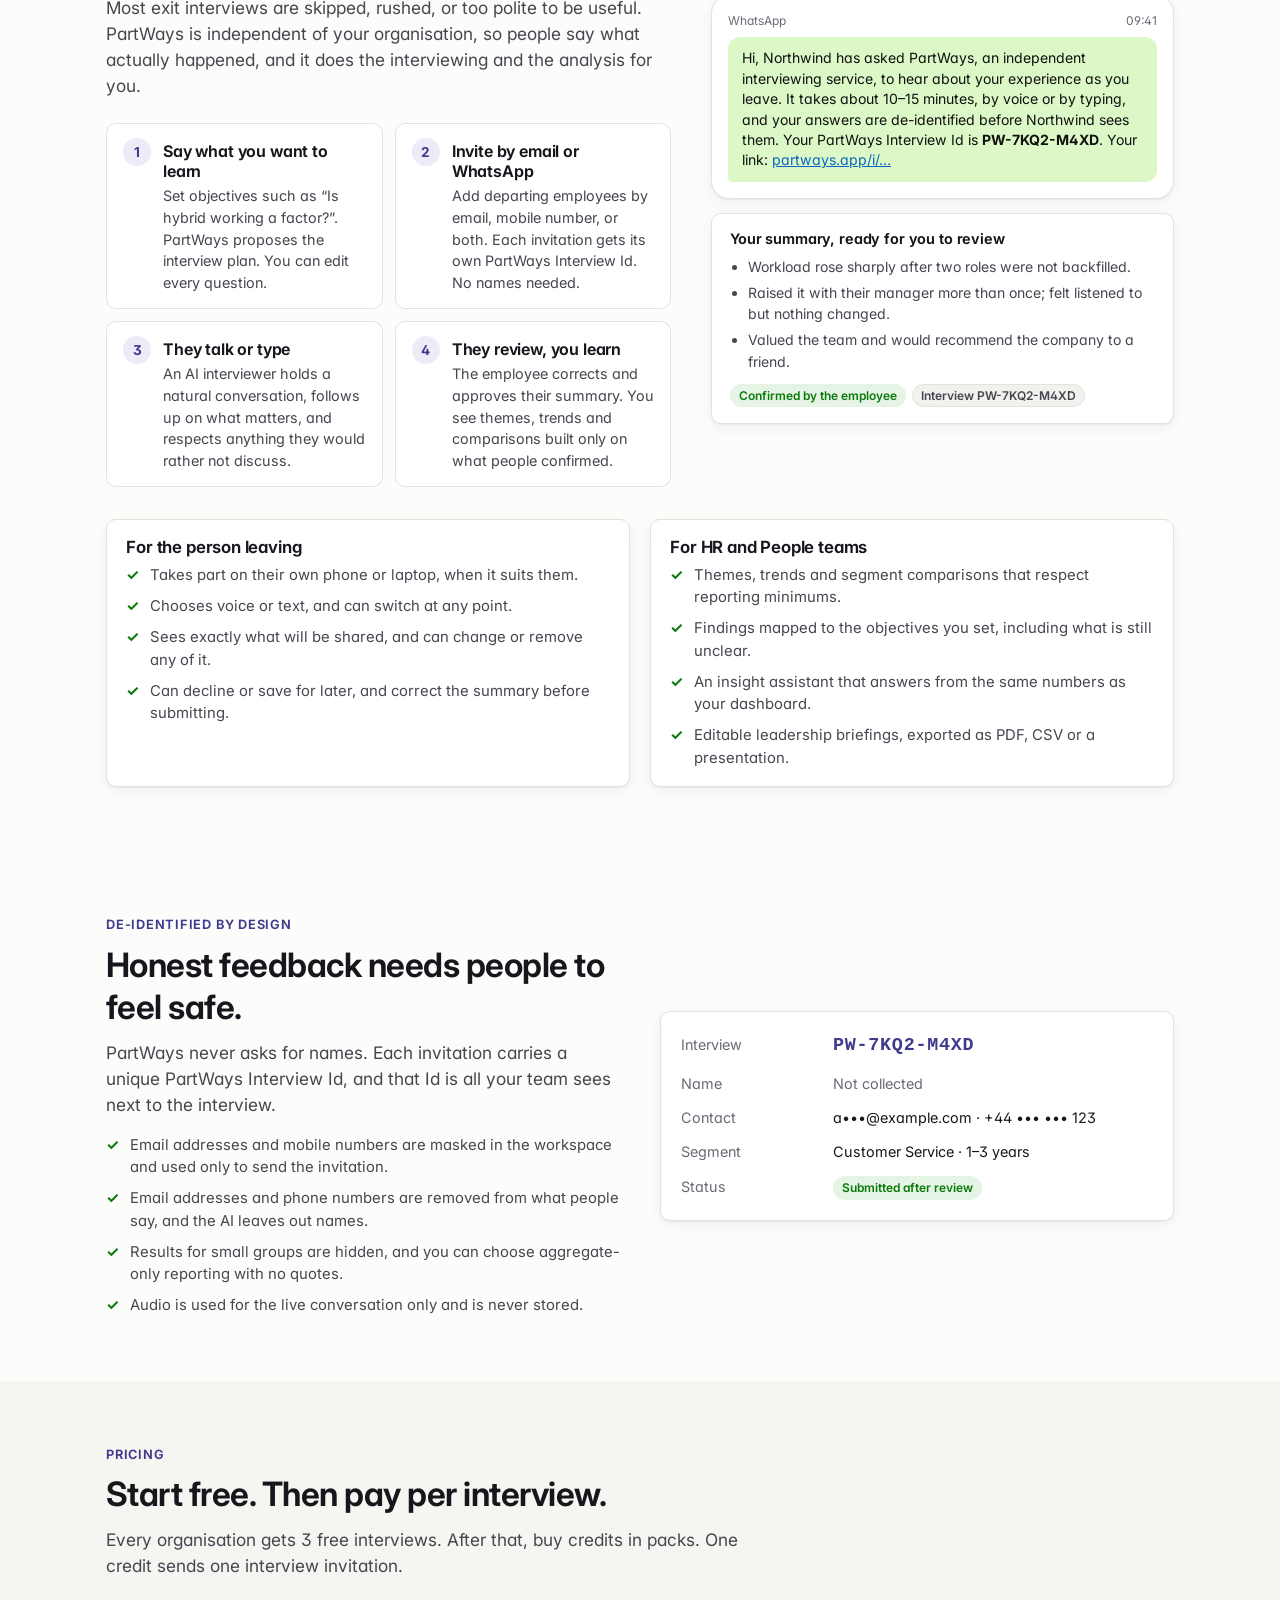
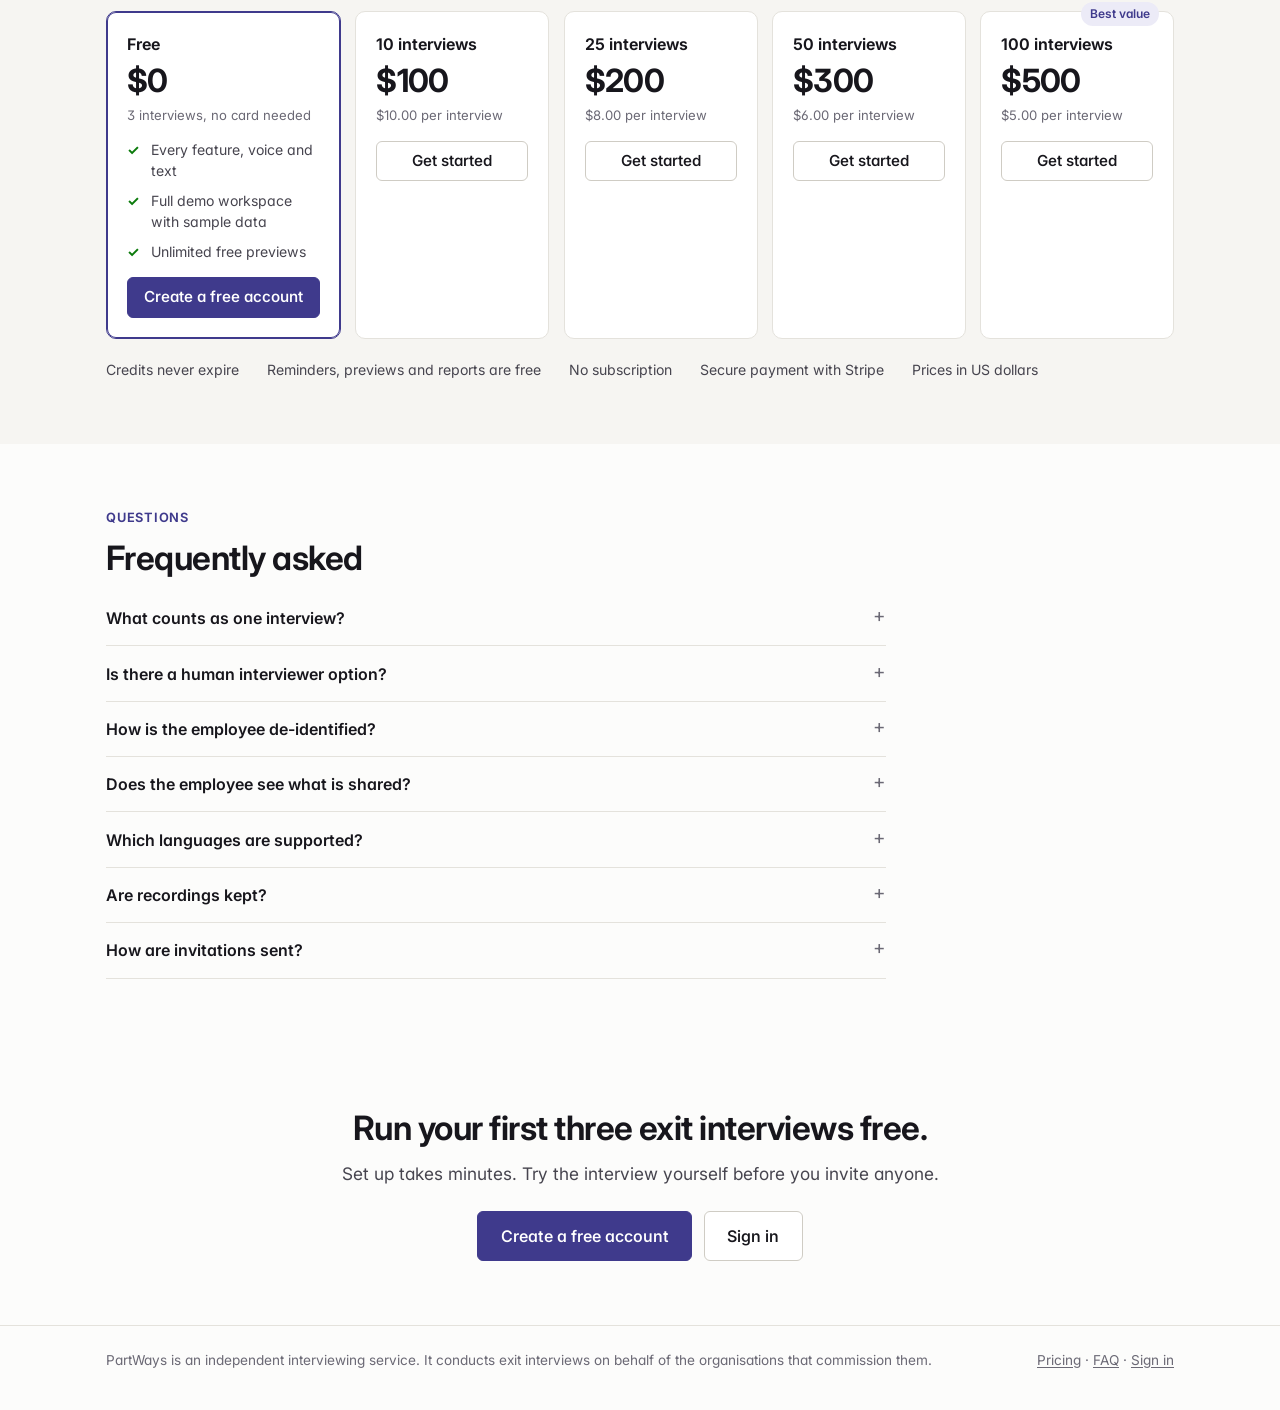
==== commit 254792ae: "Home page: the one-minute PartWays film A 'See it in a minute' section under the benefits strip embe" ====
--- a/index.html
+++ b/index.html
@@ -51,6 +51,9 @@
     .strip { border-top: 1px solid var(--line); border-bottom: 1px solid var(--line); background: var(--panel); padding: 1rem 0; }
     .strip ul { list-style: none; margin: 0; padding: 0; display: flex; flex-wrap: wrap; gap: .6rem 2rem; justify-content: center; font-size: .9rem; color: var(--ink-2); font-weight: 550; }
     .strip li::before { content: "✓"; color: var(--good); margin-right: .45rem; }
+    .film { padding-bottom: 0; }
+    .film .video { position: relative; aspect-ratio: 16 / 9; max-width: 960px; margin: 1.5rem auto 0; border-radius: var(--radius); overflow: hidden; background: #000; box-shadow: var(--shadow); }
+    .film .video iframe { position: absolute; inset: 0; width: 100%; height: 100%; border: 0; }
 
     /* The four steps sit beside the WhatsApp example, so both columns fill the same height. */
     .steps4 { display: grid; grid-template-columns: 1fr 1fr; gap: .75rem; counter-reset: s; list-style: none; padding: 0; margin: 1.5rem 0 0; }
@@ -129,7 +132,7 @@
           <h1>Find out why people really leave.</h1>
           <p class="sub">PartWays interviews departing employees for you, by voice or by text, on their own phone. They review their summary before anything is shared, every answer is de-identified, and you get findings you can act on.</p>
           <div class="row">
-            <a class="btn lg" href="#how">See how it works</a>
+            <a class="btn lg" href="#film">See how it works</a>
             <a class="btn lg ghost" href="#pricing">Pricing</a>
           </div>
           <p class="fine">Your workspace includes a full demo with sample data, and you can add your team once you are in.</p>
@@ -168,6 +171,14 @@
     </div>
 
     <div class="wrap">
+      <section id="film" class="film" aria-labelledby="film-h">
+        <p class="eyebrow">See it in a minute</p>
+        <h2 class="big" id="film-h">How PartWays turns goodbyes into findings you can act on.</h2>
+        <div class="video">
+          <iframe src="https://www.youtube-nocookie.com/embed/gRl8F-50pYQ?rel=0" title="PartWays: find out why people really leave" loading="lazy" allow="accelerometer; encrypted-media; gyroscope; picture-in-picture; fullscreen" referrerpolicy="strict-origin-when-cross-origin" allowfullscreen></iframe>
+        </div>
+      </section>
+
       <section id="how" aria-labelledby="how-h">
         <p class="eyebrow">How it works</p>
         <h2 class="big" id="how-h">From an email or WhatsApp invitation to findings in your leadership briefing.</h2>
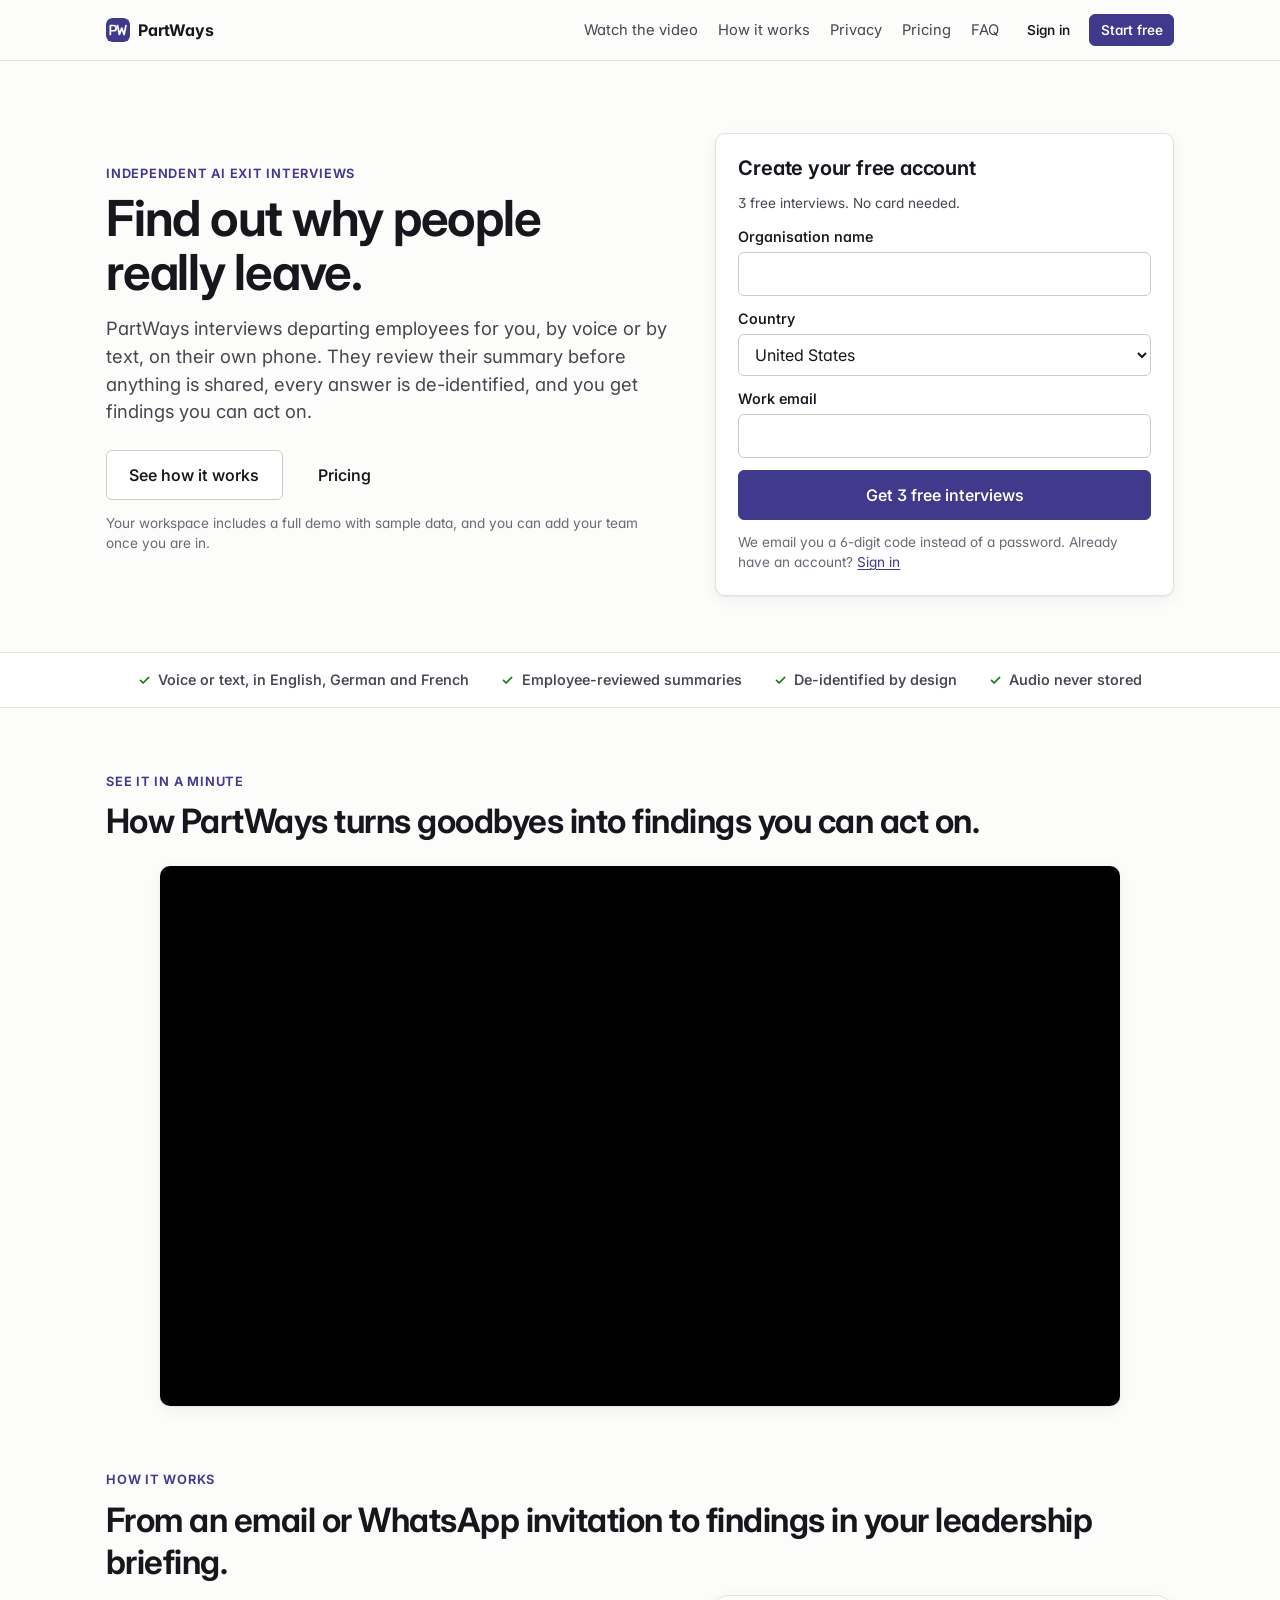
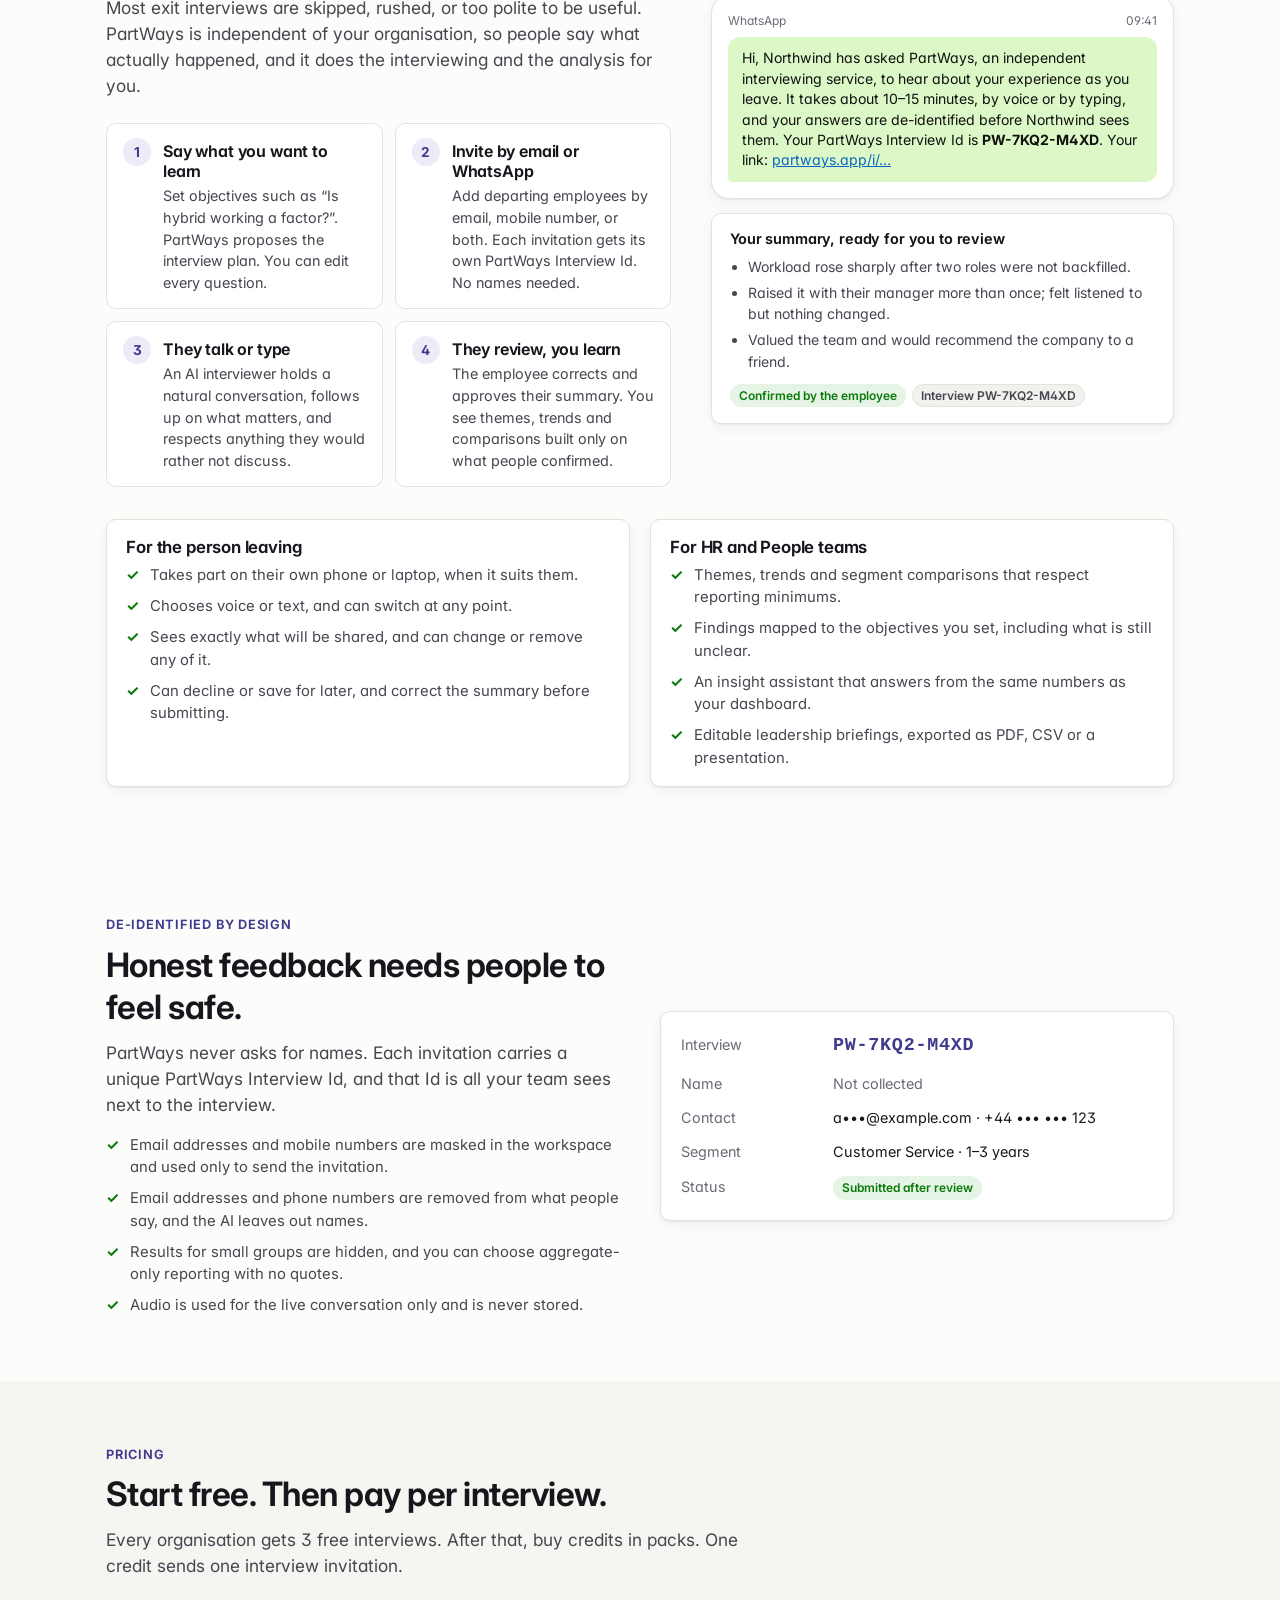
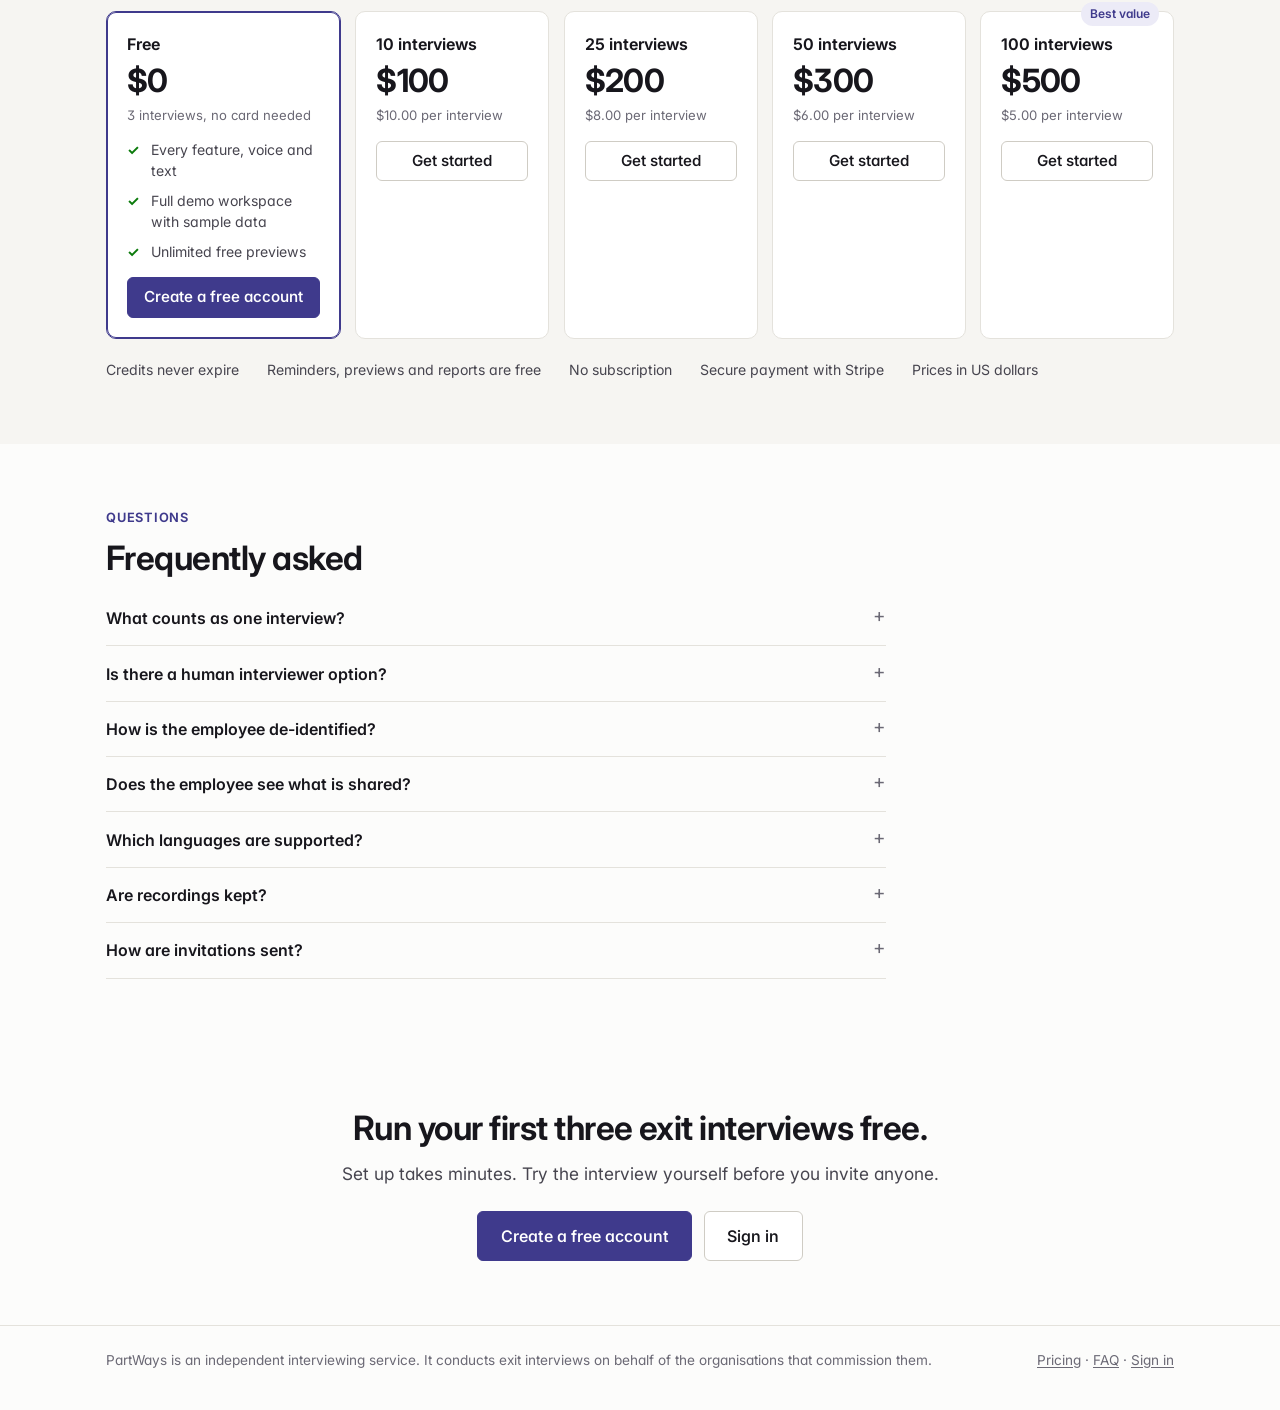
==== commit 2a49c78e: "Home page: 'Watch the video' in the top bar Co-Authored-By: Claude Opus 5.5 <noreply@anthropic.com>" ====
--- a/index.html
+++ b/index.html
@@ -112,6 +112,7 @@
     <div class="wrap">
       <a class="pw-mark" href="/"><span class="dot" aria-hidden="true">PW</span>PartWays</a>
       <nav aria-label="Site">
+        <a href="#film">Watch the video</a>
         <a href="#how">How it works</a>
         <a href="#privacy">Privacy</a>
         <a href="#pricing">Pricing</a>
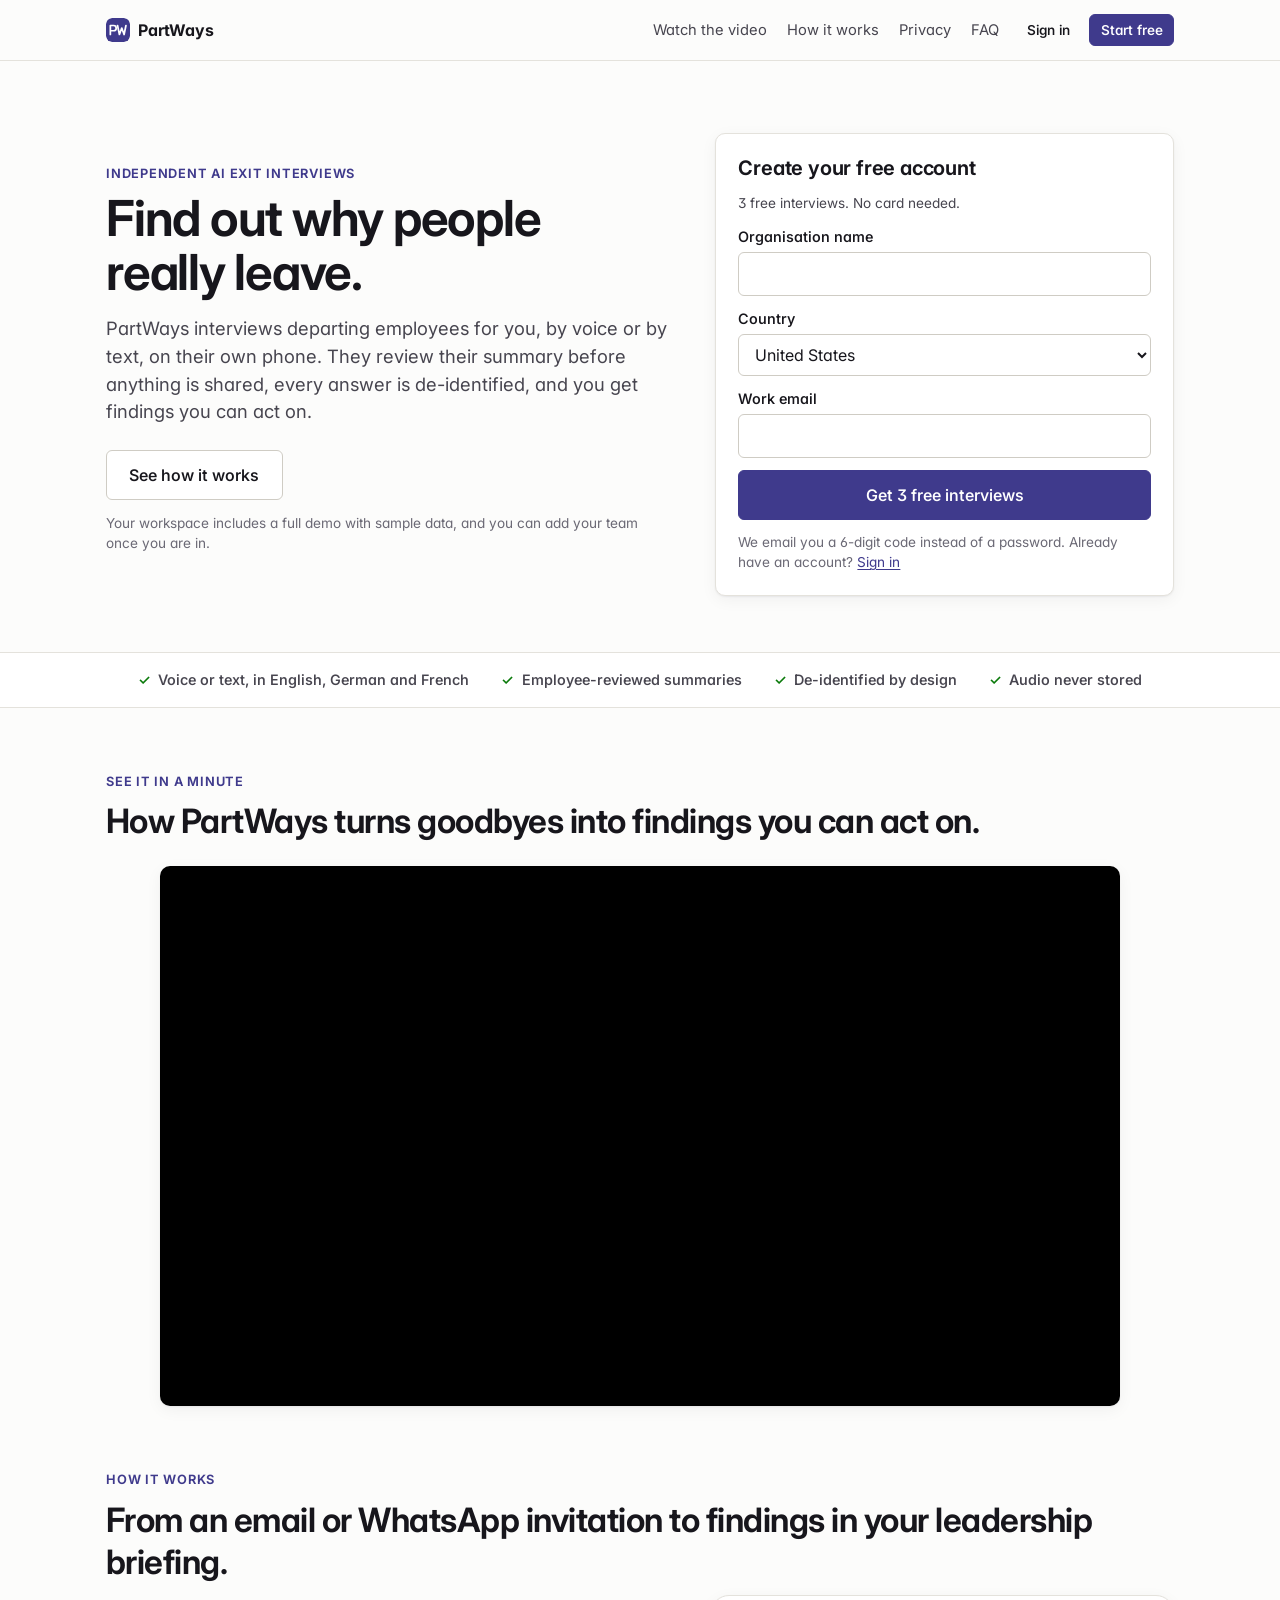
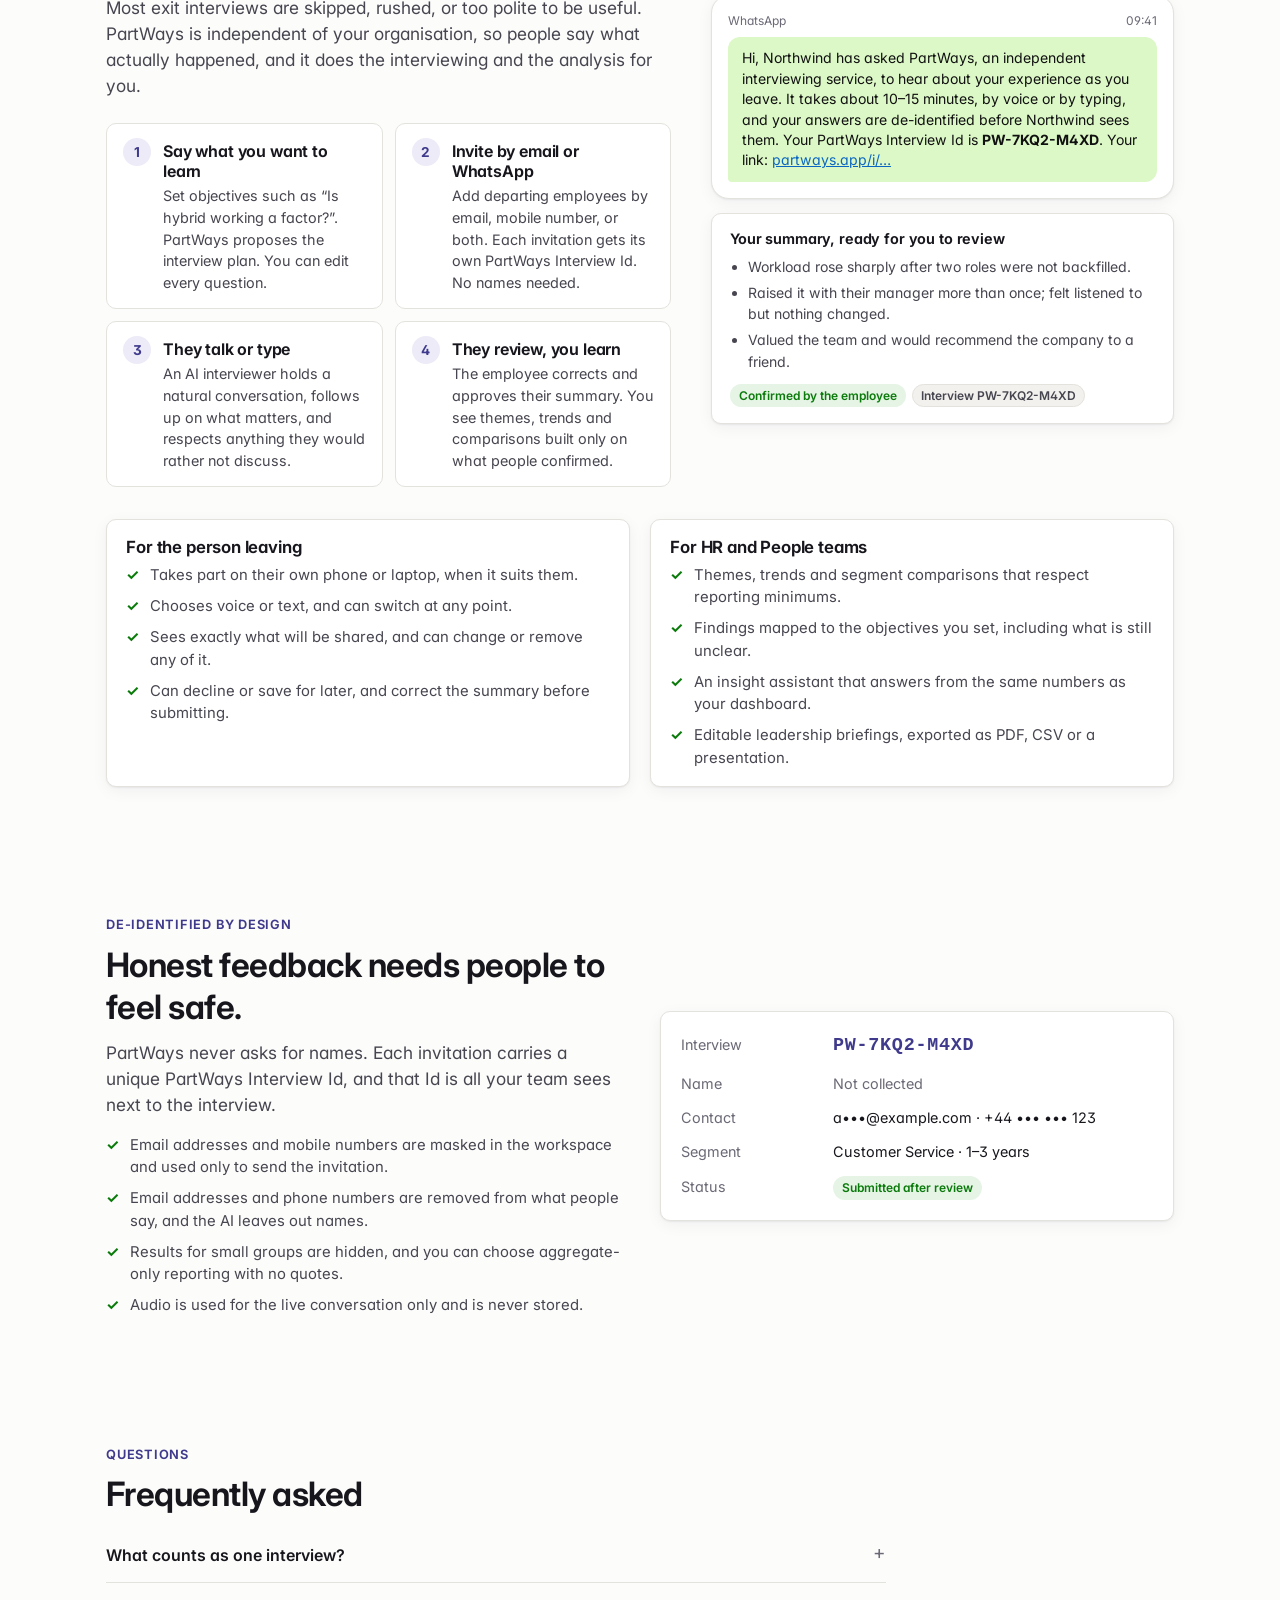
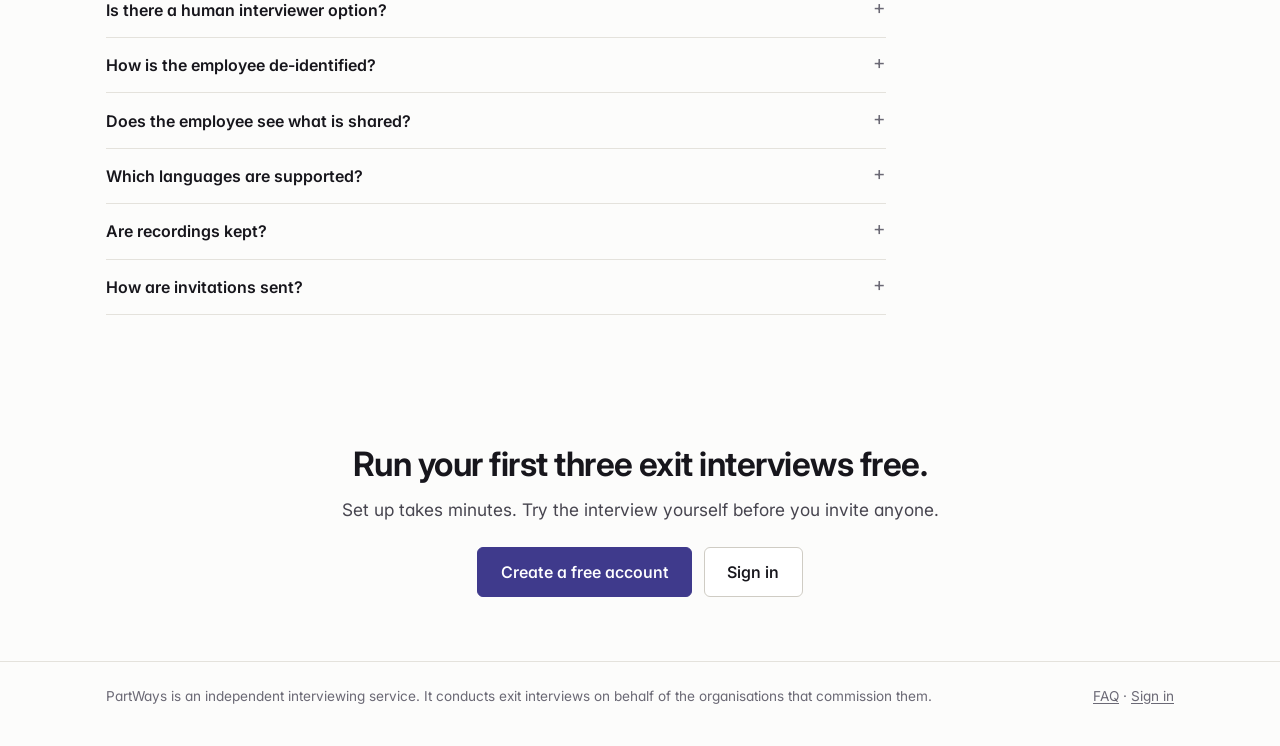
==== commit 66c2affa: "Hide pricing for now; Request more credits The home page no longer shows prices (section, menu, hero" ====
--- a/index.html
+++ b/index.html
@@ -115,7 +115,6 @@
         <a href="#film">Watch the video</a>
         <a href="#how">How it works</a>
         <a href="#privacy">Privacy</a>
-        <a href="#pricing">Pricing</a>
         <a href="#faq">FAQ</a>
       </nav>
       <div class="head-cta">
@@ -134,7 +133,6 @@
           <p class="sub">PartWays interviews departing employees for you, by voice or by text, on their own phone. They review their summary before anything is shared, every answer is de-identified, and you get findings you can act on.</p>
           <div class="row">
             <a class="btn lg" href="#film">See how it works</a>
-            <a class="btn lg ghost" href="#pricing">Pricing</a>
           </div>
           <p class="fine">Your workspace includes a full demo with sample data, and you can add your team once you are in.</p>
         </div>
@@ -176,7 +174,7 @@
         <p class="eyebrow">See it in a minute</p>
         <h2 class="big" id="film-h">How PartWays turns goodbyes into findings you can act on.</h2>
         <div class="video">
-          <iframe src="https://www.youtube-nocookie.com/embed/gRl8F-50pYQ?rel=0" title="PartWays: find out why people really leave" loading="lazy" allow="accelerometer; encrypted-media; gyroscope; picture-in-picture; fullscreen" referrerpolicy="strict-origin-when-cross-origin" allowfullscreen></iframe>
+          <iframe src="https://www.youtube-nocookie.com/embed/U1s5xA99OW4?rel=0" title="PartWays: find out why people really leave" loading="lazy" allow="accelerometer; encrypted-media; gyroscope; picture-in-picture; fullscreen" referrerpolicy="strict-origin-when-cross-origin" allowfullscreen></iframe>
         </div>
       </section>
 
@@ -256,59 +254,6 @@
       </section>
     </div>
 
-    <section id="pricing" class="pricing" aria-labelledby="pricing-h">
-      <div class="wrap">
-        <p class="eyebrow">Pricing</p>
-        <h2 class="big" id="pricing-h">Start free. Then pay per interview.</h2>
-        <p class="lede">Every organisation gets 3 free interviews. After that, buy credits in packs. One credit sends one interview invitation.</p>
-        <div class="plans">
-          <div class="plan free">
-            <span class="name">Free</span>
-            <span class="price">$0</span>
-            <span class="per">3 interviews, no card needed</span>
-            <ul class="ticks" style="font-size:.88rem;margin-top:.4rem">
-              <li>Every feature, voice and text</li>
-              <li>Full demo workspace with sample data</li>
-              <li>Unlimited free previews</li>
-            </ul>
-            <a class="btn primary" href="#signup">Create a free account</a>
-          </div>
-          <div class="plan">
-            <span class="name">10 interviews</span>
-            <span class="price">$100</span>
-            <span class="per">$10.00 per interview</span>
-            <a class="btn" href="#signup">Get started</a>
-          </div>
-          <div class="plan">
-            <span class="name">25 interviews</span>
-            <span class="price">$200</span>
-            <span class="per">$8.00 per interview</span>
-            <a class="btn" href="#signup">Get started</a>
-          </div>
-          <div class="plan">
-            <span class="name">50 interviews</span>
-            <span class="price">$300</span>
-            <span class="per">$6.00 per interview</span>
-            <a class="btn" href="#signup">Get started</a>
-          </div>
-          <div class="plan">
-            <span class="tag badge accent">Best value</span>
-            <span class="name">100 interviews</span>
-            <span class="price">$500</span>
-            <span class="per">$5.00 per interview</span>
-            <a class="btn" href="#signup">Get started</a>
-          </div>
-        </div>
-        <div class="price-notes">
-          <span>Credits never expire</span>
-          <span>Reminders, previews and reports are free</span>
-          <span>No subscription</span>
-          <span>Secure payment with Stripe</span>
-          <span>Prices in US dollars</span>
-        </div>
-      </div>
-    </section>
-
     <div class="wrap">
       <section id="faq" class="faq" aria-labelledby="faq-h">
         <p class="eyebrow">Questions</p>
@@ -333,7 +278,7 @@
   <footer>
     <div class="wrap">
       <span>PartWays is an independent interviewing service. It conducts exit interviews on behalf of the organisations that commission them.</span>
-      <span><a href="#pricing">Pricing</a> · <a href="#faq">FAQ</a> · <a href="/hr/">Sign in</a></span>
+      <span><a href="#faq">FAQ</a> · <a href="/hr/">Sign in</a></span>
     </div>
   </footer>
   <script type="module">
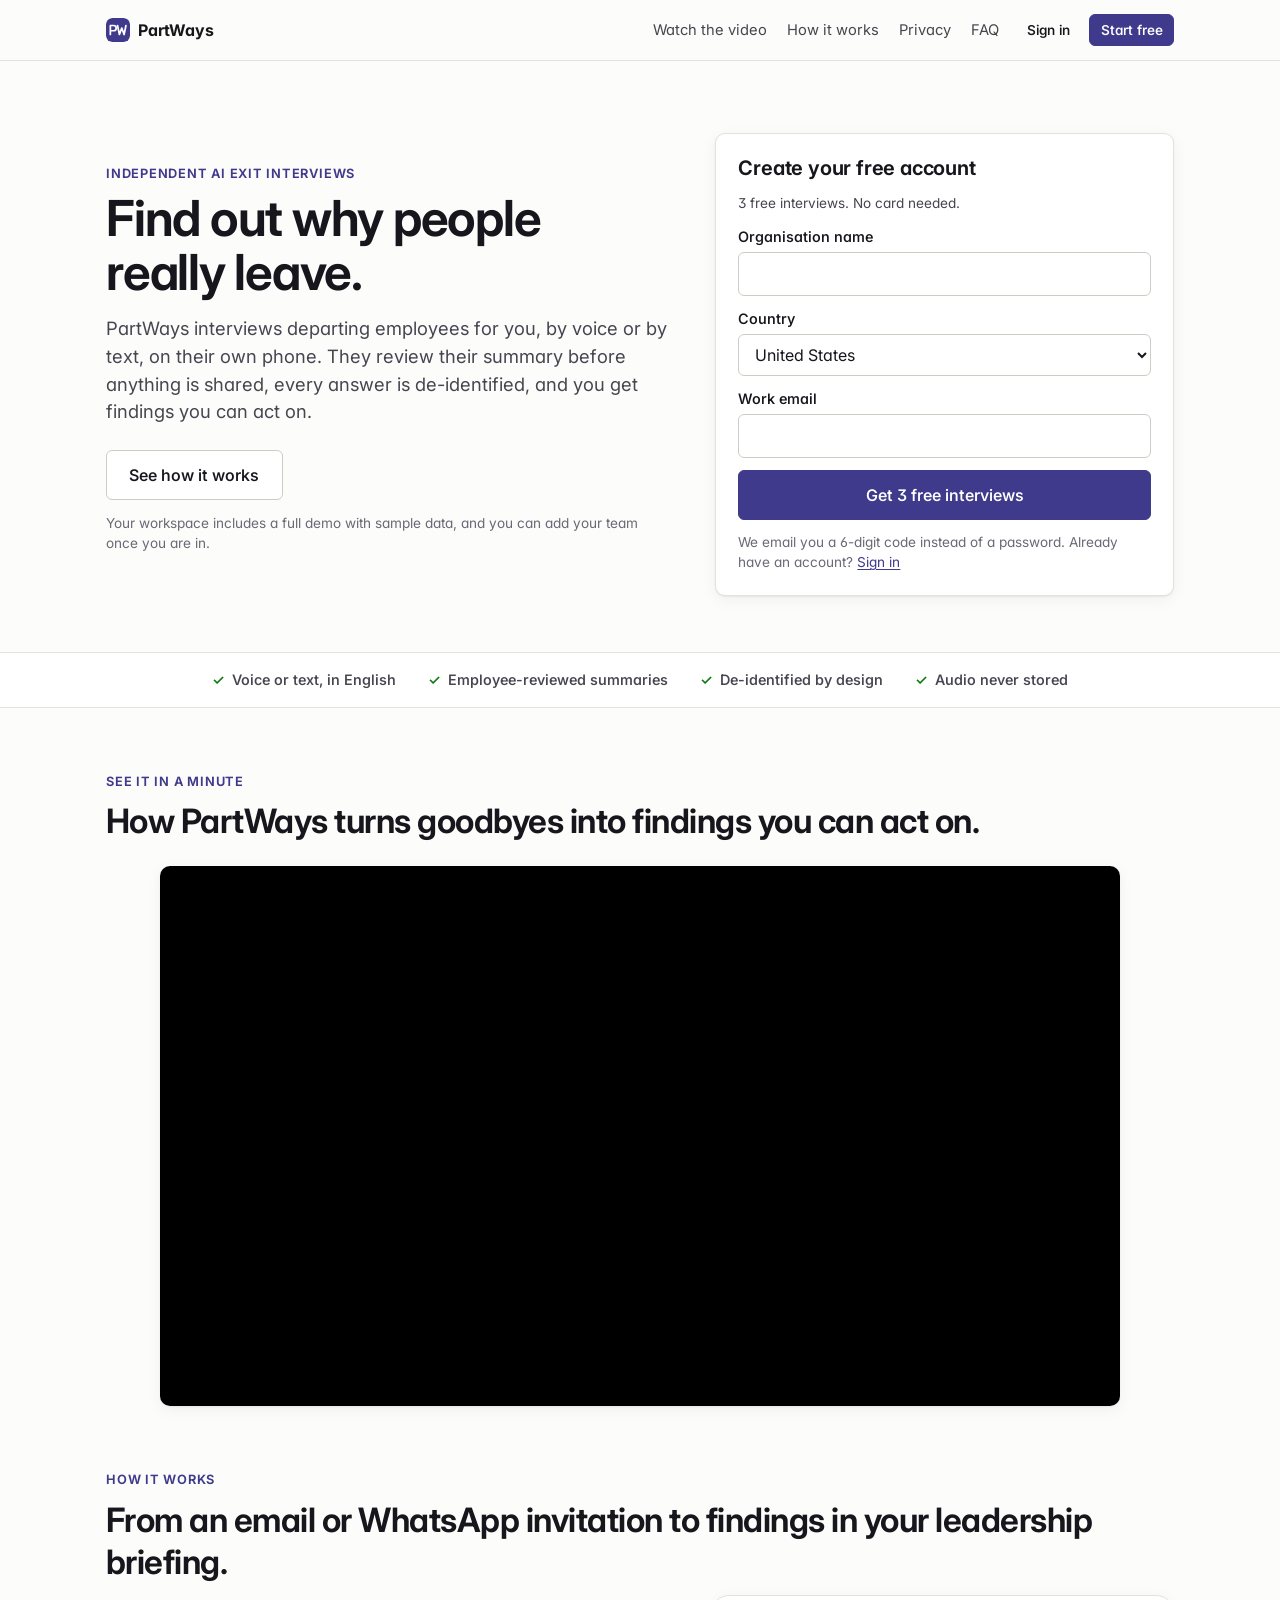
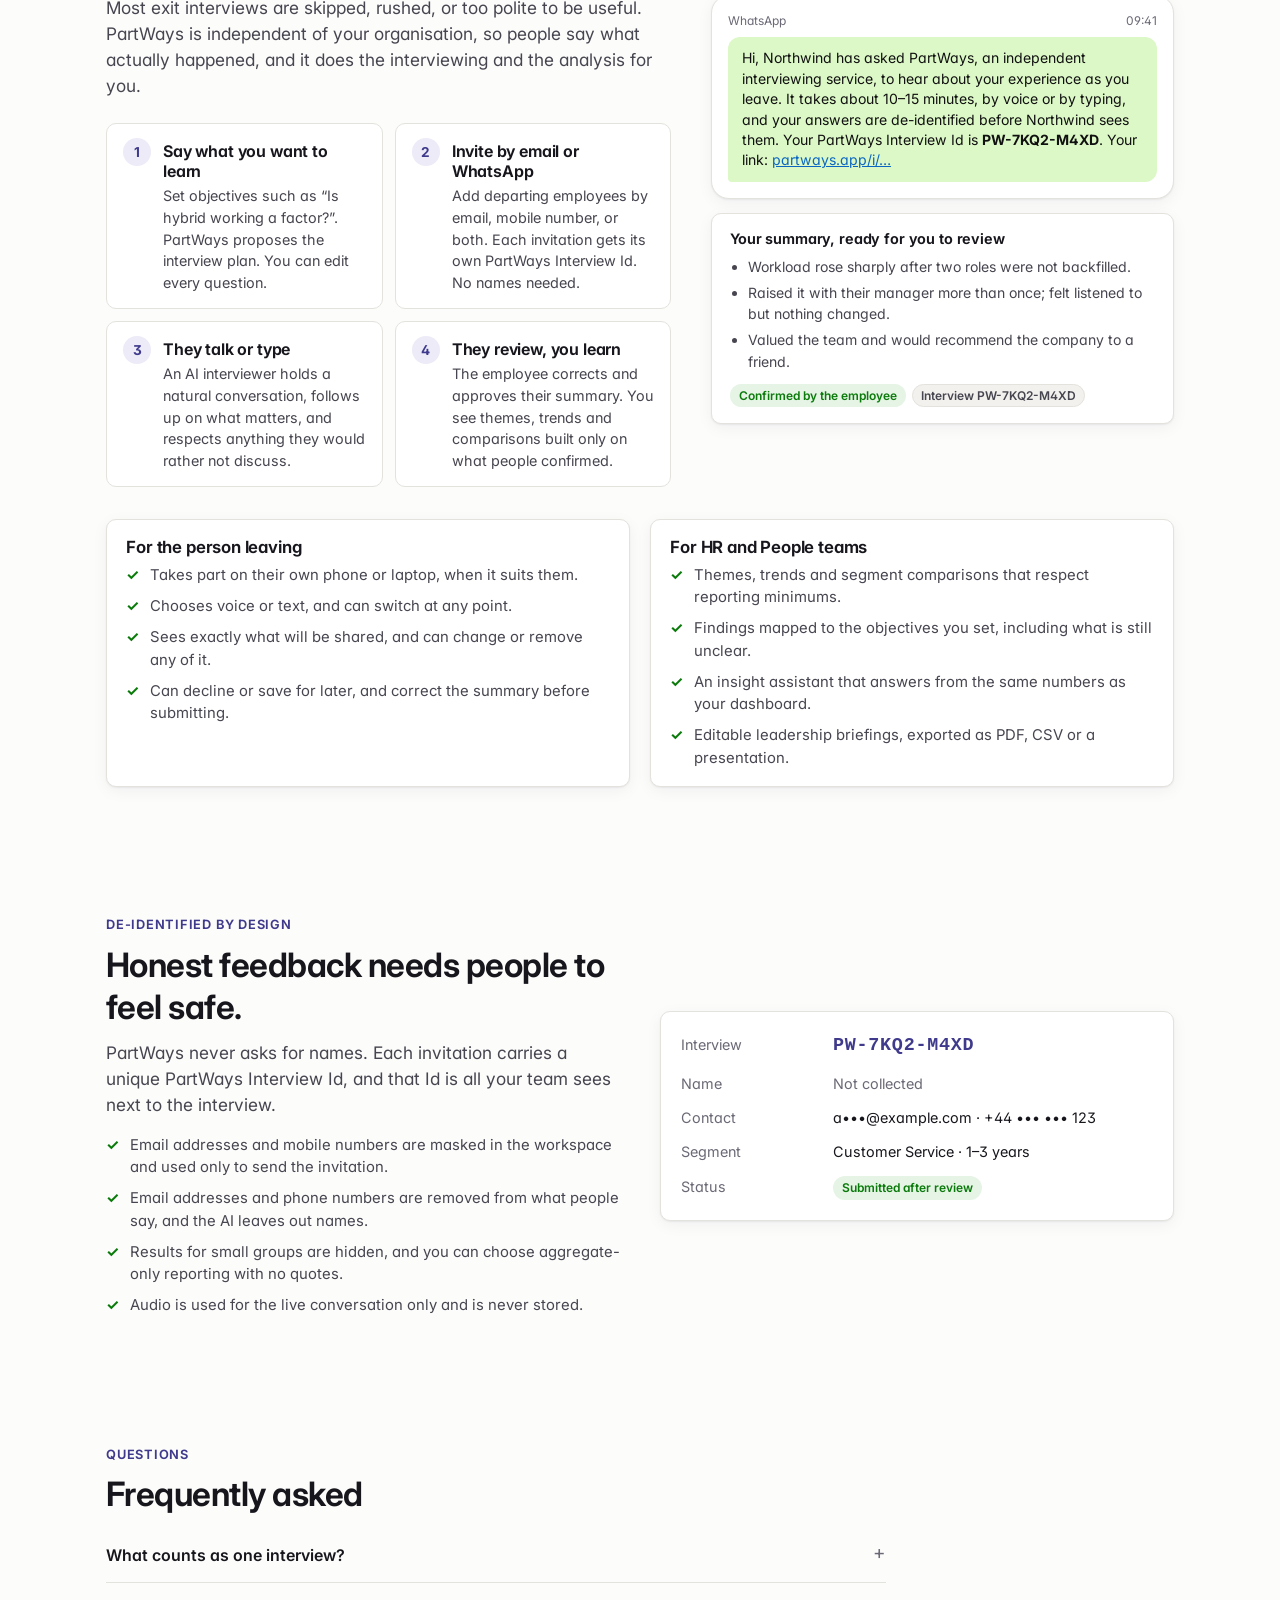
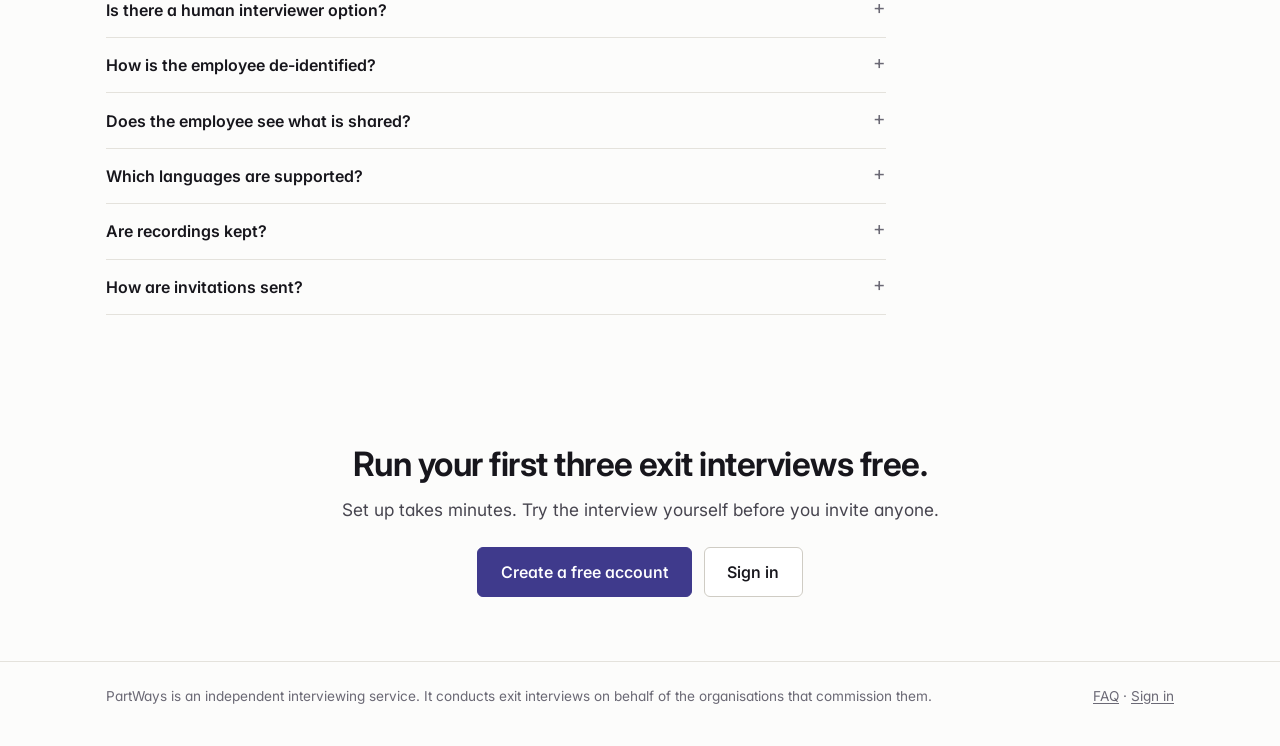
==== commit 127c2570: "English only for now: remove German and French choices Co-Authored-By: Claude Opus 5.5 <noreply@anth" ====
--- a/index.html
+++ b/index.html
@@ -5,10 +5,26 @@
   <meta name="viewport" content="width=device-width, initial-scale=1">
   <title>PartWays · Independent AI exit interviews</title>
   <meta name="description" content="Independent exit interviews by voice or text. Departing employees review their own summary, every answer is de-identified, and HR gets findings it can act on. Start with 3 free interviews.">
+  <link rel="canonical" href="https://partways.org/">
+  <!-- Link previews (LinkedIn, WhatsApp, Slack, Teams, X). Image URLs must be absolute. -->
+  <meta property="og:type" content="website">
+  <meta property="og:site_name" content="PartWays">
+  <meta property="og:url" content="https://partways.org/">
+  <meta property="og:title" content="PartWays · Find out why people really leave">
+  <meta property="og:description" content="Independent AI exit interviews by voice or text. Every answer is de-identified, and HR gets findings it can act on.">
+  <meta property="og:image" content="https://partways.org/og-image.jpg">
+  <meta property="og:image:width" content="1200">
+  <meta property="og:image:height" content="630">
+  <meta property="og:image:alt" content="PartWays: Find out why people really leave. Independent AI exit interviews.">
+  <meta name="twitter:card" content="summary_large_image">
+  <meta name="twitter:title" content="PartWays · Find out why people really leave">
+  <meta name="twitter:description" content="Independent AI exit interviews by voice or text. Every answer is de-identified, and HR gets findings it can act on.">
+  <meta name="twitter:image" content="https://partways.org/og-image.jpg">
   <link rel="preconnect" href="https://fonts.googleapis.com">
   <link rel="stylesheet" href="https://fonts.googleapis.com/css2?family=Inter:wght@400;500;600;700&display=swap">
   <link rel="stylesheet" href="/css/base.css">
   <link rel="icon" href="/favicon.svg" type="image/svg+xml">
+  <link rel="apple-touch-icon" href="/apple-touch-icon.png">
   <style>
     body { background: var(--surface); }
     .wrap { max-width: 1100px; margin: 0 auto; padding: 0 16px; }
@@ -161,7 +177,7 @@
     <div class="strip">
       <div class="wrap">
         <ul>
-          <li>Voice or text, in English, German and French</li>
+          <li>Voice or text, in English</li>
           <li>Employee-reviewed summaries</li>
           <li>De-identified by design</li>
           <li>Audio never stored</li>
@@ -262,7 +278,7 @@
         <details><summary>Is there a human interviewer option?</summary><p>No. PartWays is an AI interviewer, by voice or by text. That keeps it independent and available whenever the person is, in their own language.</p></details>
         <details><summary>How is the employee de-identified?</summary><p>You add people by email address, mobile number, or both; we do not ask for names. Each invitation has a unique PartWays Interview Id, and the workspace shows that Id with masked contact details. Email addresses and phone numbers are removed from what people say, and the AI is instructed to leave out names.</p></details>
         <details><summary>Does the employee see what is shared?</summary><p>Yes. After the conversation they see a summary, can correct, remove or add to any point, confirm their reasons for leaving, and choose whether to submit. Nothing is shared until they do.</p></details>
-        <details><summary>Which languages are supported?</summary><p>Interviews run in English, German and French. Findings are reported in English with the original wording available where your reporting rules allow quotes.</p></details>
+        <details><summary>Which languages are supported?</summary><p>Interviews currently run in English, and findings are reported in English. More languages are on the way.</p></details>
         <details><summary>Are recordings kept?</summary><p>No. Audio is processed live to run the conversation and is not stored. The written transcript and the approved summary are kept.</p></details>
         <details><summary>How are invitations sent?</summary><p>By email, by WhatsApp, or both: each invitation and reminder goes to every channel you provide for that person, for one credit. You can preview every message before it goes, and edit the wording per programme.</p></details>
       </section>
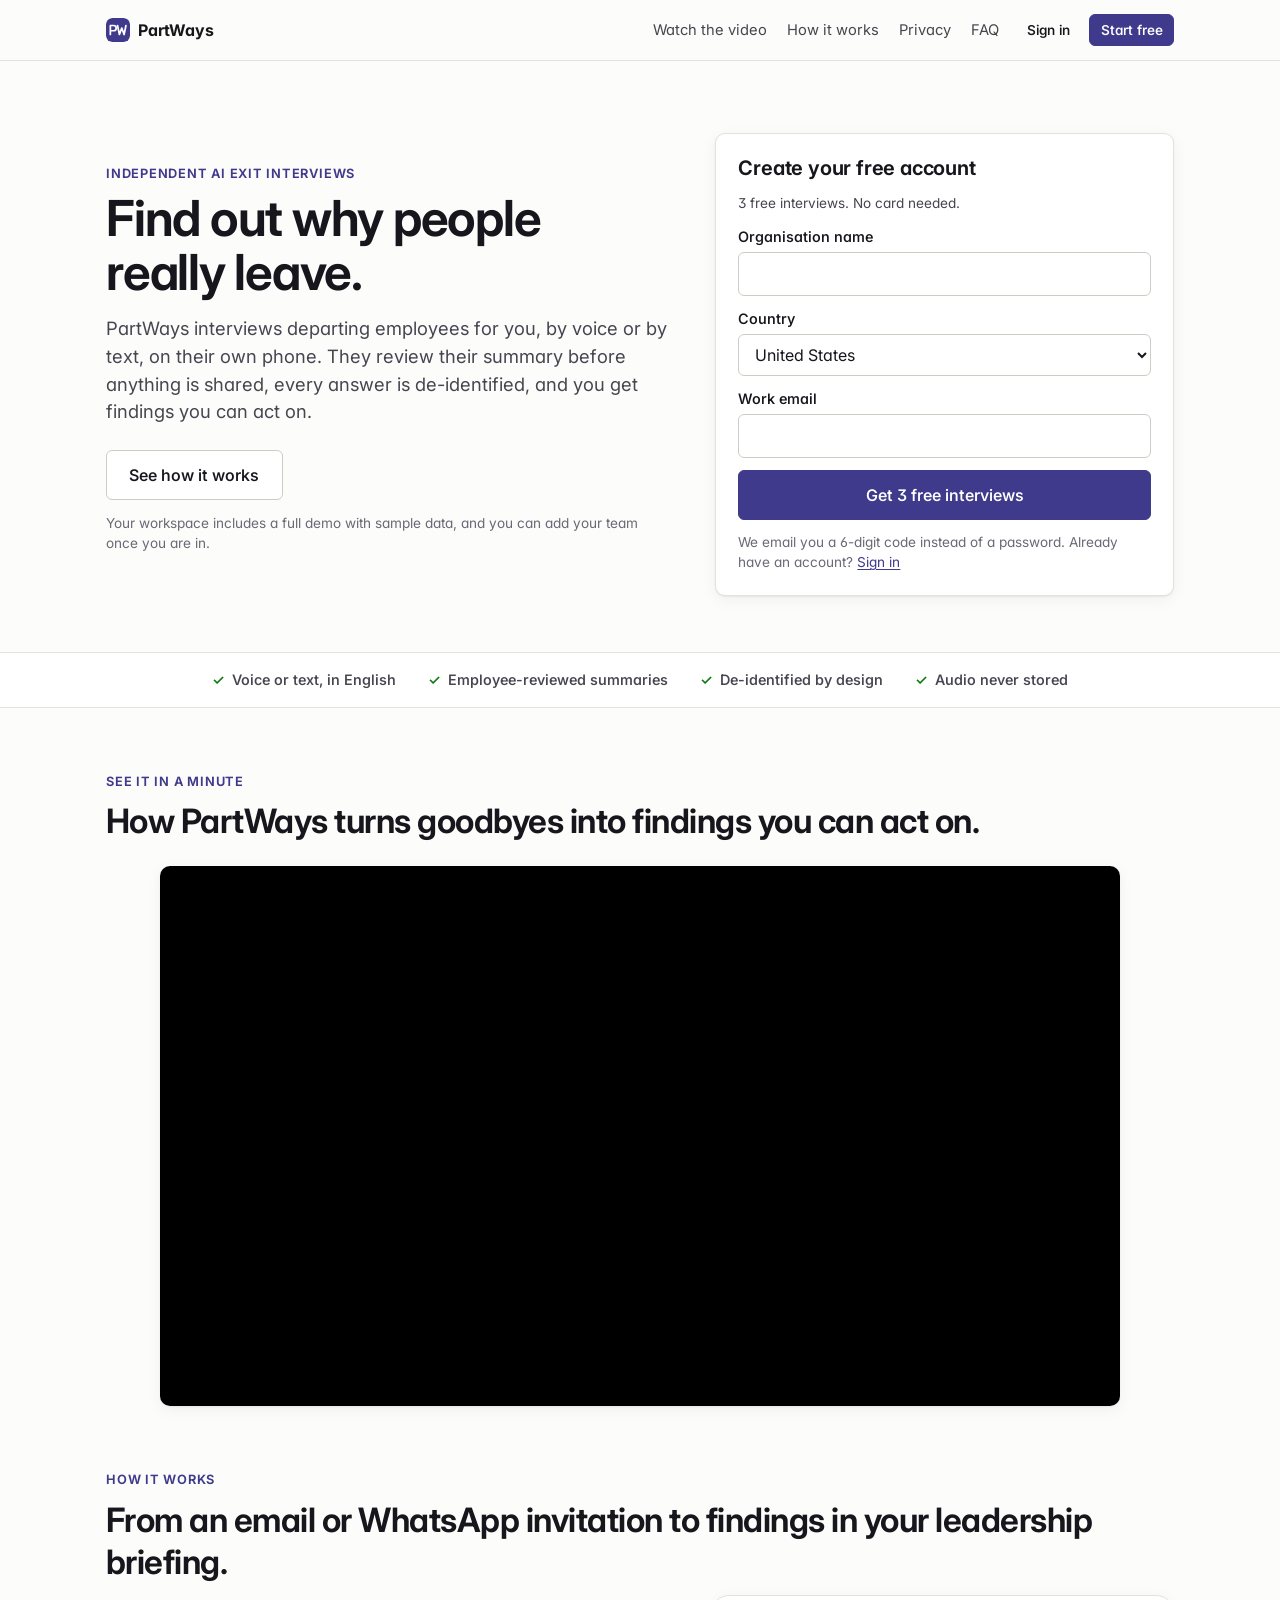
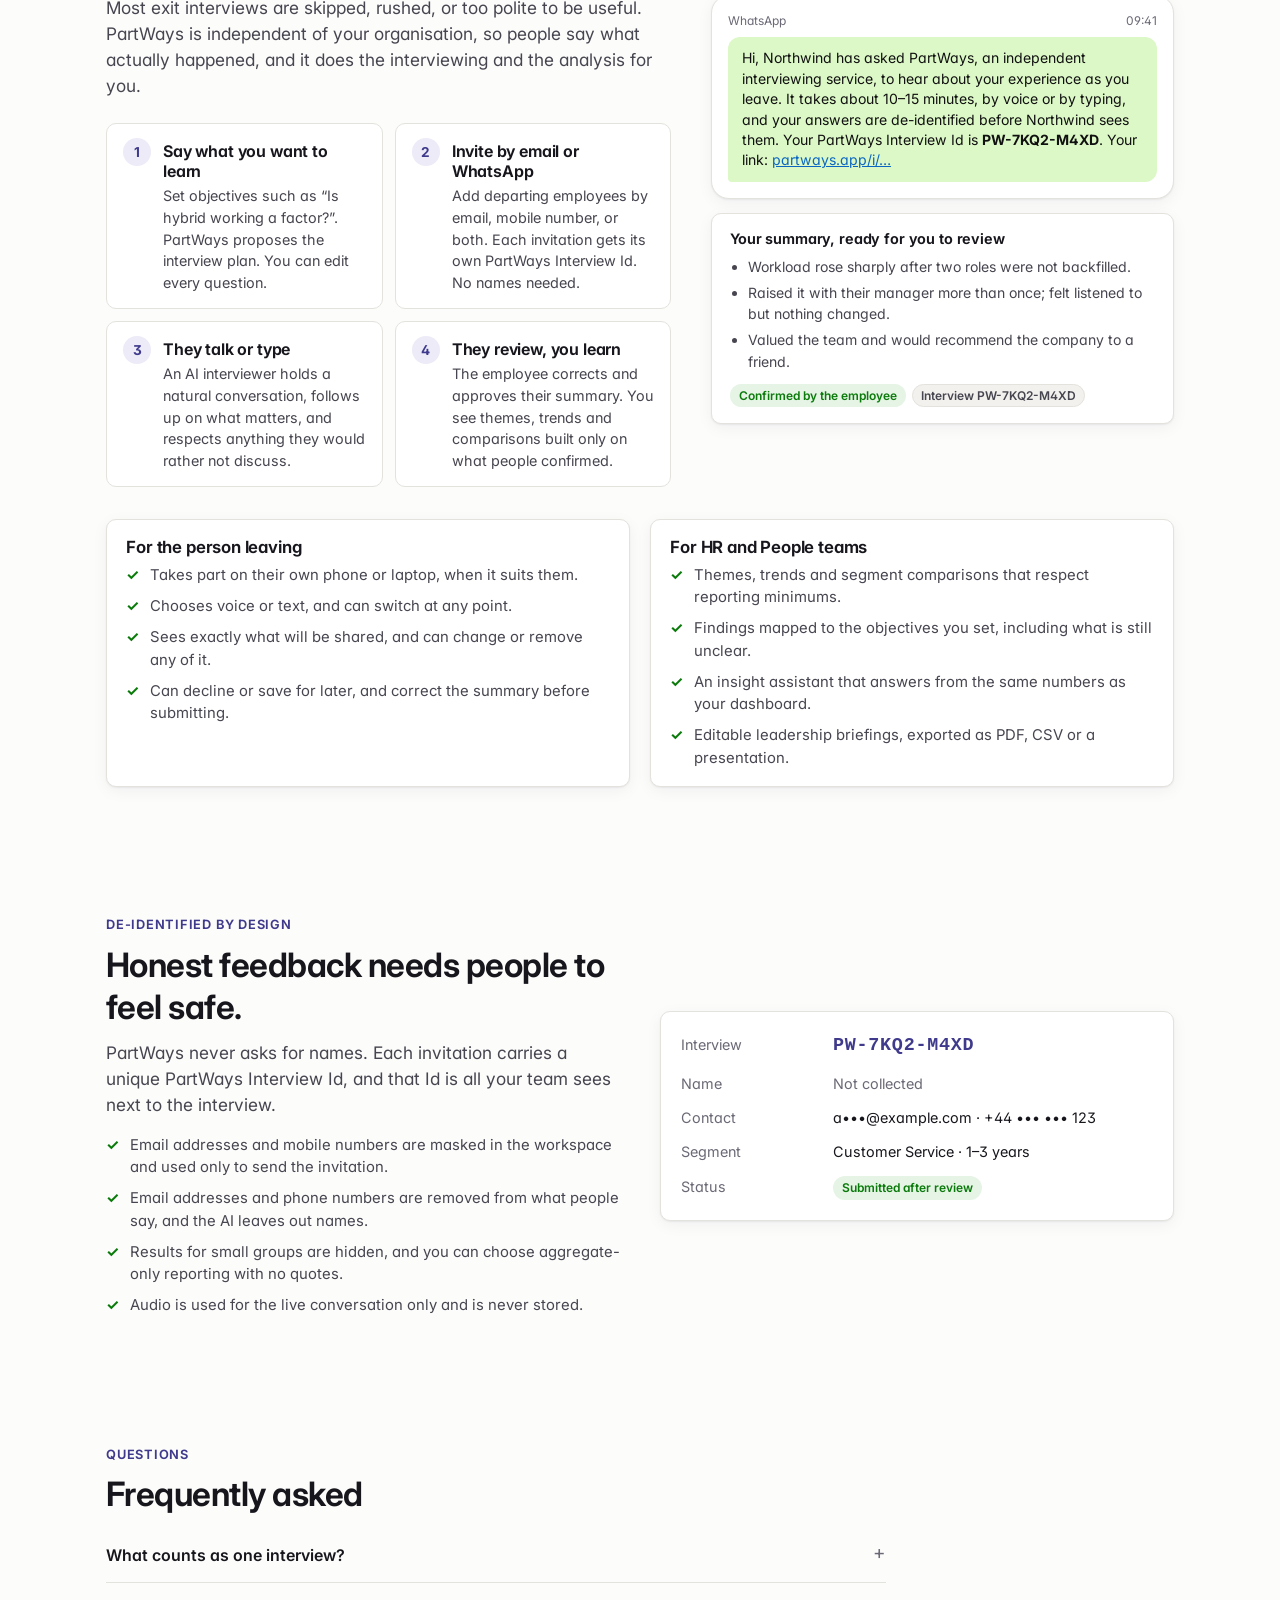
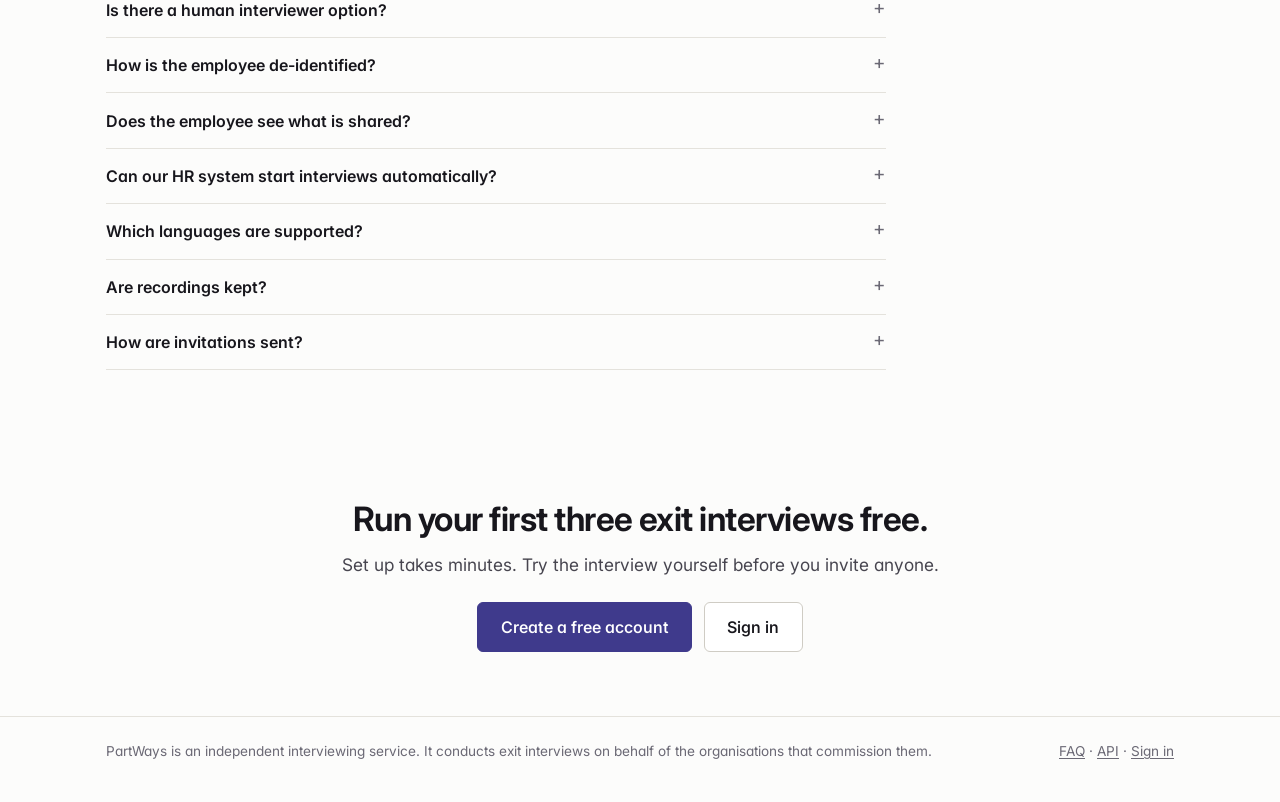
==== commit 36cd77f7: "API access in Settings, developer reference and OpenAPI spec Co-Authored-By: Claude Opus 5.5 <norepl" ====
--- a/index.html
+++ b/index.html
@@ -278,6 +278,7 @@
         <details><summary>Is there a human interviewer option?</summary><p>No. PartWays is an AI interviewer, by voice or by text. That keeps it independent and available whenever the person is, in their own language.</p></details>
         <details><summary>How is the employee de-identified?</summary><p>You add people by email address, mobile number, or both; we do not ask for names. Each invitation has a unique PartWays Interview Id, and the workspace shows that Id with masked contact details. Email addresses and phone numbers are removed from what people say, and the AI is instructed to leave out names.</p></details>
         <details><summary>Does the employee see what is shared?</summary><p>Yes. After the conversation they see a summary, can correct, remove or add to any point, confirm their reasons for leaving, and choose whether to submit. Nothing is shared until they do.</p></details>
+        <details><summary>Can our HR system start interviews automatically?</summary><p>Yes. With the <a href="/developers/">PartWays API</a>, your HR system can invite someone as soon as their resignation is recorded, follow their invitation’s progress and cancel it if the resignation is withdrawn. Owners create API keys under Settings in the workspace.</p></details>
         <details><summary>Which languages are supported?</summary><p>Interviews currently run in English, and findings are reported in English. More languages are on the way.</p></details>
         <details><summary>Are recordings kept?</summary><p>No. Audio is processed live to run the conversation and is not stored. The written transcript and the approved summary are kept.</p></details>
         <details><summary>How are invitations sent?</summary><p>By email, by WhatsApp, or both: each invitation and reminder goes to every channel you provide for that person, for one credit. You can preview every message before it goes, and edit the wording per programme.</p></details>
@@ -294,7 +295,7 @@
   <footer>
     <div class="wrap">
       <span>PartWays is an independent interviewing service. It conducts exit interviews on behalf of the organisations that commission them.</span>
-      <span><a href="#faq">FAQ</a> · <a href="/hr/">Sign in</a></span>
+      <span><a href="#faq">FAQ</a> · <a href="/developers/">API</a> · <a href="/hr/">Sign in</a></span>
     </div>
   </footer>
   <script type="module">
